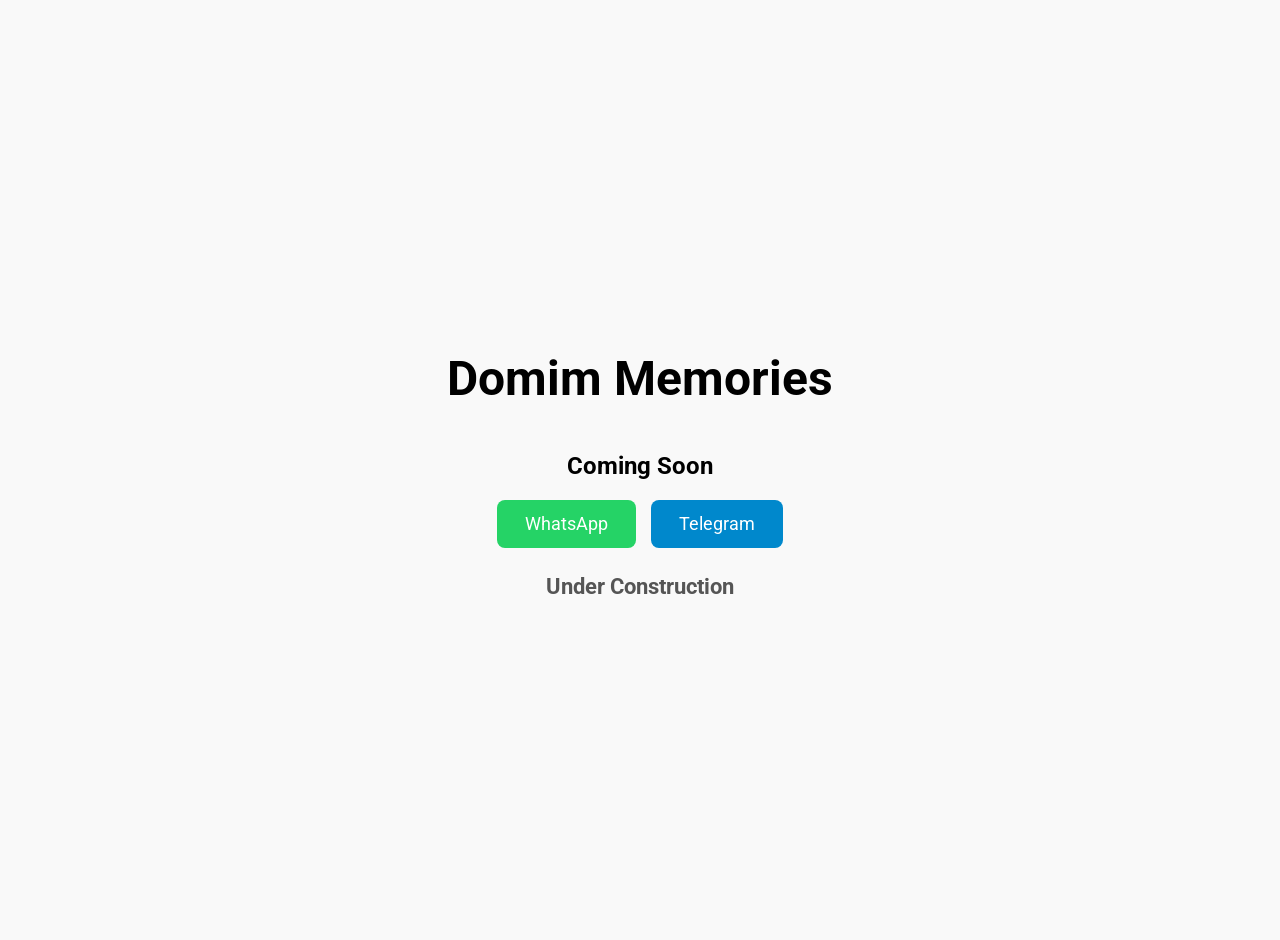
==== index.html @ 6a42c964 "Update index.html" ====
<!DOCTYPE html>
<html lang="en">
<head>
    <meta charset="UTF-8">
    <meta name="viewport" content="width=device-width, initial-scale=1.0">
    <title>Domim Memories</title>
    <link href="https://fonts.googleapis.com/css2?family=Roboto:wght@400;700&display=swap" rel="stylesheet">
    <style>
        body {
            font-family: 'Roboto', sans-serif;
            display: flex;
            flex-direction: column;
            align-items: center;
            justify-content: center;
            min-height: 100vh;
            margin: 0;
            padding: 20px;
            text-align: center;
            background-color: #f9f9f9;
        }

        h1 {
            font-size: 3rem;
            margin-bottom: 25px;
        }

        h3 {
            font-size: 1.4rem;
            margin-top: 25px;
            color: #555;
        }

        .btn-container {
            display: flex;
            gap: 15px;
            justify-content: center;
            flex-wrap: wrap;
        }

        .btn {
            display: inline-block;
            padding: 14px 28px;
            font-size: 1.1rem;
            color: white;
            background-color: #25D366;
            border: none;
            border-radius: 8px;
            text-decoration: none;
            cursor: pointer;
            transition: background-color 0.3s ease;
        }

        .btn.telegram {
            background-color: #0088cc;
        }

        .btn:hover {
            opacity: 0.9;
        }

        /* Responsive */
        @media (max-width: 1024px) {
            h1 { font-size: 2.4rem; }
            h3 { font-size: 1.3rem; }
        }
        @media (max-width: 768px) {
            h1 { font-size: 2.1rem; }
            .btn { padding: 12px 24px; font-size: 1rem; }
            h3 { font-size: 1.2rem; }
        }
        @media (max-width: 480px) {
            h1 { font-size: 1.8rem; }
            h3 { font-size: 1.1rem; }
            .btn { padding: 10px 20px; font-size: 0.95rem; }
        }
    </style>
</head>
<body>
    <h1>Domim Memories</h1>
    <h2>Coming Soon</h2>

    <div class="btn-container">
        <a href="https://wa.link/mvhs6i" target="_blank" class="btn whatsapp">WhatsApp</a>
        <a href="https://t.me/milad_tahajody" target="_blank" class="btn telegram">Telegram</a>
    </div>

    <h3>Under Construction</h3>
</body>
</html>
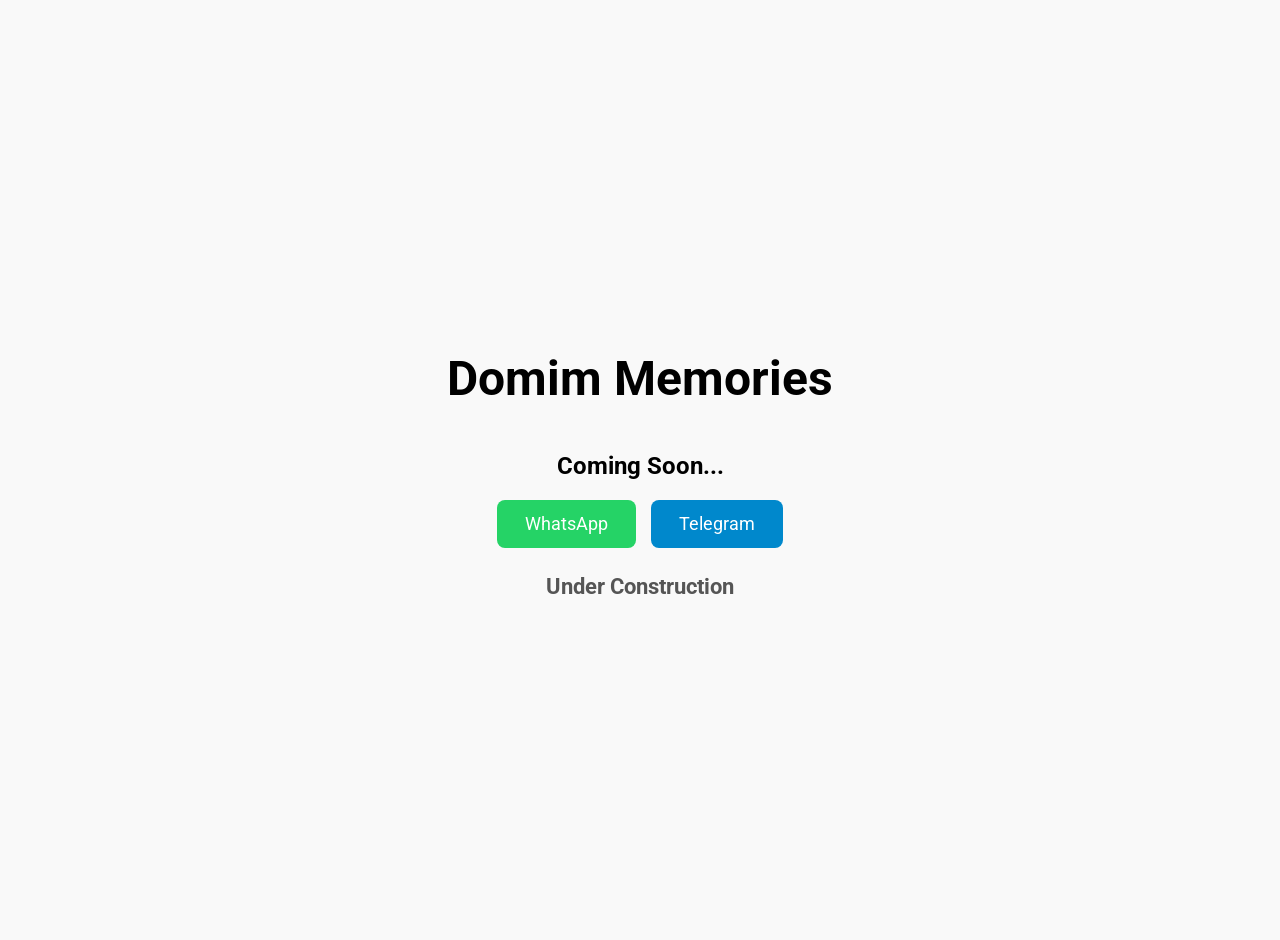
==== commit 26e9bc4c: "Update index.html" ====
--- a/index.html
+++ b/index.html
@@ -78,7 +78,7 @@
 </head>
 <body>
     <h1>Domim Memories</h1>
-    <h2>Coming Soon</h2>
+    <h2>Coming Soon...</h2>
 
     <div class="btn-container">
         <a href="https://wa.link/mvhs6i" target="_blank" class="btn whatsapp">WhatsApp</a>
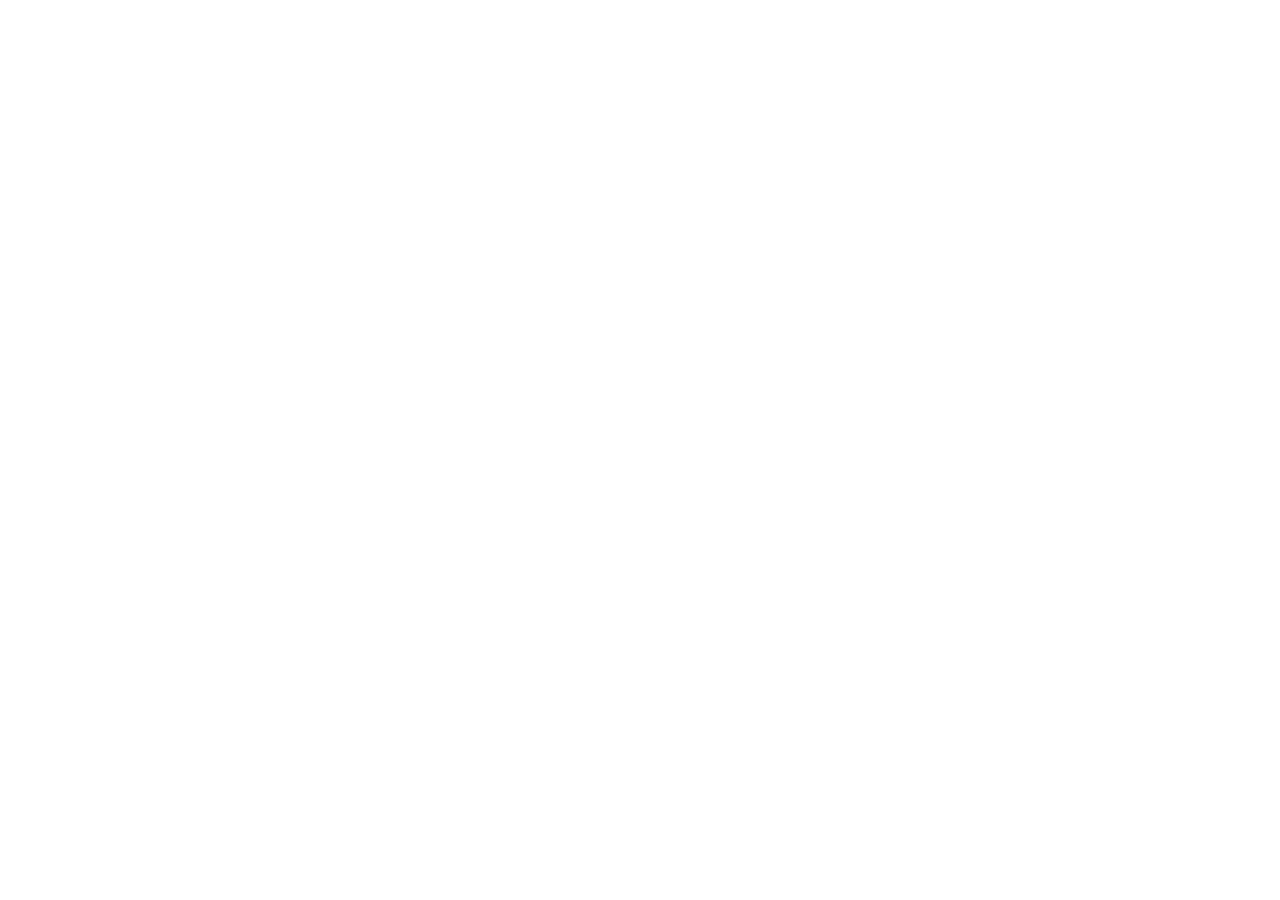
==== commit 294e334d: "Add files via upload" ====
--- a/index.html
+++ b/index.html
@@ -1,92 +1,138 @@
-
-<!DOCTYPE html>
-<html lang="en">
-<head>
-    <meta charset="UTF-8">
-    <meta name="viewport" content="width=device-width, initial-scale=1.0">
-    <title>Domim Memories</title>
-    <link href="https://fonts.googleapis.com/css2?family=Roboto:wght@400;700&display=swap" rel="stylesheet">
-    <style>
-        body {
-            font-family: 'Roboto', sans-serif;
-            display: flex;
-            flex-direction: column;
-            align-items: center;
-            justify-content: center;
-            min-height: 100vh;
-            margin: 0;
-            padding: 20px;
-            text-align: center;
-            background-color: #f9f9f9;
-        }
-
-        h1 {
-            font-size: 3rem;
-            margin-bottom: 25px;
-        }
-
-        h3 {
-            font-size: 1.4rem;
-            margin-top: 25px;
-            color: #555;
-        }
-
-        .btn-container {
-            display: flex;
-            gap: 15px;
-            justify-content: center;
-            flex-wrap: wrap;
-        }
-
-        .btn {
-            display: inline-block;
-            padding: 14px 28px;
-            font-size: 1.1rem;
-            color: white;
-            background-color: #25D366;
-            border: none;
-            border-radius: 8px;
-            text-decoration: none;
-            cursor: pointer;
-            transition: background-color 0.3s ease;
-        }
-
-        .btn.telegram {
-            background-color: #0088cc;
-        }
-
-        .btn:hover {
-            opacity: 0.9;
-        }
-
-        /* Responsive */
-        @media (max-width: 1024px) {
-            h1 { font-size: 2.4rem; }
-            h3 { font-size: 1.3rem; }
-        }
-        @media (max-width: 768px) {
-            h1 { font-size: 2.1rem; }
-            .btn { padding: 12px 24px; font-size: 1rem; }
-            h3 { font-size: 1.2rem; }
-        }
-        @media (max-width: 480px) {
-            h1 { font-size: 1.8rem; }
-            h3 { font-size: 1.1rem; }
-            .btn { padding: 10px 20px; font-size: 0.95rem; }
-        }
-    </style>
-</head>
-<body>
-    <h1>Domim Memories</h1>
-    <h2>Coming Soon...</h2>
-
-    <div class="btn-container">
-        <a href="https://wa.link/mvhs6i" target="_blank" class="btn whatsapp">WhatsApp</a>
-        <a href="https://t.me/milad_tahajody" target="_blank" class="btn telegram">Telegram</a>
-    </div>
-
-    <h3>Under Construction</h3>
-</body>
-</html>
-
-
+<!DOCTYPE html>
+<html lang="fa" dir="rtl">
+<head>
+<!-- Google tag (gtag.js) -->
+<script async src="https://www.googletagmanager.com/gtag/js?id=G-BWYSEJSVLX"></script>
+<script>
+  window.dataLayer = window.dataLayer || [];
+  function gtag(){dataLayer.push(arguments);}
+  gtag('js', new Date());
+
+  gtag('config', 'G-BWYSEJSVLX');
+</script>
+
+<meta charset="utf-8">
+<meta name="google" content="notranslate">
+<!-- =====================================================================
+     Domim | index.html
+     Every page is the same small shell: the visible content (header, sections, footer) is built by
+     js/app.js from js/content.js, so you rarely edit this file.
+     What you CAN edit here: the Persian <title>, description, keywords below (search engines read these
+     first). English versions of them live in js/content.js (TEXT.en.titles / descriptions / keywords).
+     REPLACE https://domim-memories.ir/ with your real domain in this file (Find & Replace in all files).
+     ===================================================================== -->
+<meta name="viewport" content="width=device-width, initial-scale=1, viewport-fit=cover"> <!-- viewport-fit=cover: full screen on iPhone notch -->
+<meta name="theme-color" content="#ffffff"> <!-- colour of the browser bar on phones -->
+<title>دومیم | آلبوم نوزاد، روزنامه بارداری و توت‌بگ سفارشی</title>
+<meta name="description" content="دومیم؛ ساخت آلبوم نوزاد، آلبوم بارداری، روزنامه بارداری و توت‌بگ سفارشی با عکس‌ها و خاطرات شما. هدیه‌ای ماندگار برای نوزاد، مادر و خانواده.">
+<meta name="keywords" content="آلبوم نوزاد, آلبوم بارداری, روزنامه بارداری, توت بگ سفارشی, آلبوم کودک, هدیه نوزاد, هدیه بارداری, آلبوم عکس سفارشی, روزنامه سفارشی, کیف سفارشی, دومیم">
+<meta name="robots" content="index, follow, max-image-preview:large">
+<meta name="author" content="Domim">
+<!-- Canonical + language versions (English = same page with ?lang=en) -->
+<link rel="canonical" href="https://domim-memories.ir/">
+<link rel="alternate" hreflang="fa" href="https://domim-memories.ir/">
+<link rel="alternate" hreflang="en" href="https://domim-memories.ir/?lang=en">
+<link rel="alternate" hreflang="x-default" href="https://domim-memories.ir/">
+<!-- Icons: favicon (browser tab), apple-touch-icon (iPhone/iPad home screen), manifest (Android home screen) -->
+<link rel="icon" href="favicon.svg" type="image/svg+xml">
+<link rel="icon" href="favicon.ico" sizes="any">
+<link rel="apple-touch-icon" href="apple-touch-icon.svg" type="image/svg+xml">
+<link rel="manifest" href="site.webmanifest">
+<meta name="mobile-web-app-capable" content="yes">
+<meta name="apple-mobile-web-app-title" content="دومیم">
+<meta name="format-detection" content="telephone=no">
+<!-- Social sharing (WhatsApp, Telegram, Instagram, X...). Image: hero/og-image.webp, 1200 x 630 -->
+<meta property="og:type" content="website">
+<meta property="og:site_name" content="Domim | دومیم">
+<meta property="og:title" content="دومیم | آلبوم نوزاد، روزنامه بارداری و توت‌بگ سفارشی">
+<meta property="og:description" content="دومیم؛ ساخت آلبوم نوزاد، آلبوم بارداری، روزنامه بارداری و توت‌بگ سفارشی با عکس‌ها و خاطرات شما. هدیه‌ای ماندگار برای نوزاد، مادر و خانواده.">
+<meta property="og:url" content="https://domim-memories.ir/">
+<meta property="og:image" content="https://domim-memories.ir/hero/og-image.webp">
+<meta property="og:image:width" content="1200">
+<meta property="og:image:height" content="630">
+<meta property="og:locale" content="fa_IR">
+<meta property="og:locale:alternate" content="en_US">
+<meta name="twitter:card" content="summary_large_image">
+<meta name="twitter:title" content="دومیم | آلبوم نوزاد، روزنامه بارداری و توت‌بگ سفارشی">
+<meta name="twitter:description" content="دومیم؛ ساخت آلبوم نوزاد، آلبوم بارداری، روزنامه بارداری و توت‌بگ سفارشی با عکس‌ها و خاطرات شما. هدیه‌ای ماندگار برای نوزاد، مادر و خانواده.">
+<meta name="twitter:image" content="https://domim-memories.ir/hero/og-image.webp">
+<!-- Fonts are self-hosted in fonts/ (their @font-face rules are in css/style.css): preload the two main files -->
+<link rel="preload" href="fonts/Vazirmatn-Variable.woff2" as="font" type="font/woff2" crossorigin>
+<link rel="preload" href="fonts/Outfit-Variable-latin.woff2" as="font" type="font/woff2" crossorigin>
+<!-- css/style.css = layout + components, css/fx.css = motion, 3D and the animated background -->
+<link rel="stylesheet" href="css/style.css">
+<link rel="stylesheet" href="css/fx.css">
+
+<!-- Statsfa Website Analytics Start -->
+<script data-host="https://statsfa.com" data-dnt="false" src="https://statsfa.com/js/script.js" id="ZwSg9rf6GA" async defer></script>
+<!-- Statsfa Website Analytics End -->
+
+<!-- ── DEVTOOLS PROTECTION ───────────────────
+         Blocks keyboard shortcuts that open browser developer tools:
+           F12              → DevTools
+           Ctrl+Shift+I     → DevTools (Elements)
+           Ctrl+Shift+J     → DevTools (Console)
+           Ctrl+Shift+C     → DevTools (Inspector)
+           Ctrl+U           → View Page Source
+           Ctrl+S           → Save Page
+         Also blocks right-click context menu.
+         Note: browser-level shortcuts cannot be 100% blocked.
+         This is a deterrent layer, not an absolute lock.
+    ────────────────────────────────────────────────────────── -->
+    <!--
+    <script>
+        (function() {
+            document.addEventListener("contextmenu", function(e) {
+                e.preventDefault();
+            });
+            document.addEventListener("keydown", function(e) {
+                const key = e.key;
+                const ctrl = e.ctrlKey || e.metaKey;
+                const shift = e.shiftKey;
+                if (ctrl && key === "u") {
+                    e.preventDefault();
+                    return;
+                }
+                if (key === "F12") {
+                    e.preventDefault();
+                    return;
+                }
+                if (ctrl && shift && key === "I") {
+                    e.preventDefault();
+                    return;
+                }
+                if (ctrl && shift && key === "J") {
+                    e.preventDefault();
+                    return;
+                }
+                if (ctrl && shift && key === "C") {
+                    e.preventDefault();
+                    return;
+                }
+                if (ctrl && key === "s") {
+                    e.preventDefault();
+                    return;
+                }
+            });
+        })();
+    </script>
+    -->
+
+</head>
+<body data-page="home">
+<!-- Animated background: soft colour washes + floating clouds, balloons, stars, moons and hearts (the shapes are added by js/fx.js) -->
+<div id="bg" aria-hidden="true"><div class="bgl bgl-s"></div></div>
+<!-- Header, page content and footer are rendered by js/app.js (shared by all pages) -->
+<header id="site-header"></header>
+<main id="page"></main>
+<footer id="site-footer"></footer>
+<!-- Shown only when JavaScript is off (also read by simple crawlers) -->
+<noscript><div class="wrap" style="padding-block:40px;text-align:center"><h1>دومیم | آلبوم نوزاد، آلبوم بارداری، روزنامه بارداری و توت‌بگ سفارشی</h1><p>دومیم؛ ساخت آلبوم نوزاد، آلبوم بارداری، روزنامه بارداری و توت‌بگ سفارشی با عکس‌ها و خاطرات شما. هدیه‌ای ماندگار برای نوزاد، مادر و خانواده.</p>
+<p><a href="index.html">خانه</a> | <a href="albums.html">آلبوم‌ها</a> | <a href="newspapers.html">روزنامه‌ها</a> | <a href="bags.html">کیف‌ها</a> | <a href="cards.html">کارت‌ها</a></p></div></noscript>
+<script src="js/content.js"></script> <!-- all editable content -->
+<script src="js/icons.js"></script>   <!-- SVG icons + illustrations -->
+<script src="js/fx.js"></script>      <!-- animations, 3D, background -->
+<script src="js/scroll.js"></script>  <!-- sideways scrolling: tag rows + review gallery (arrows, drag, bar) -->
+<script src="js/app.js"></script>     <!-- builds the page -->
+</body>
+</html>
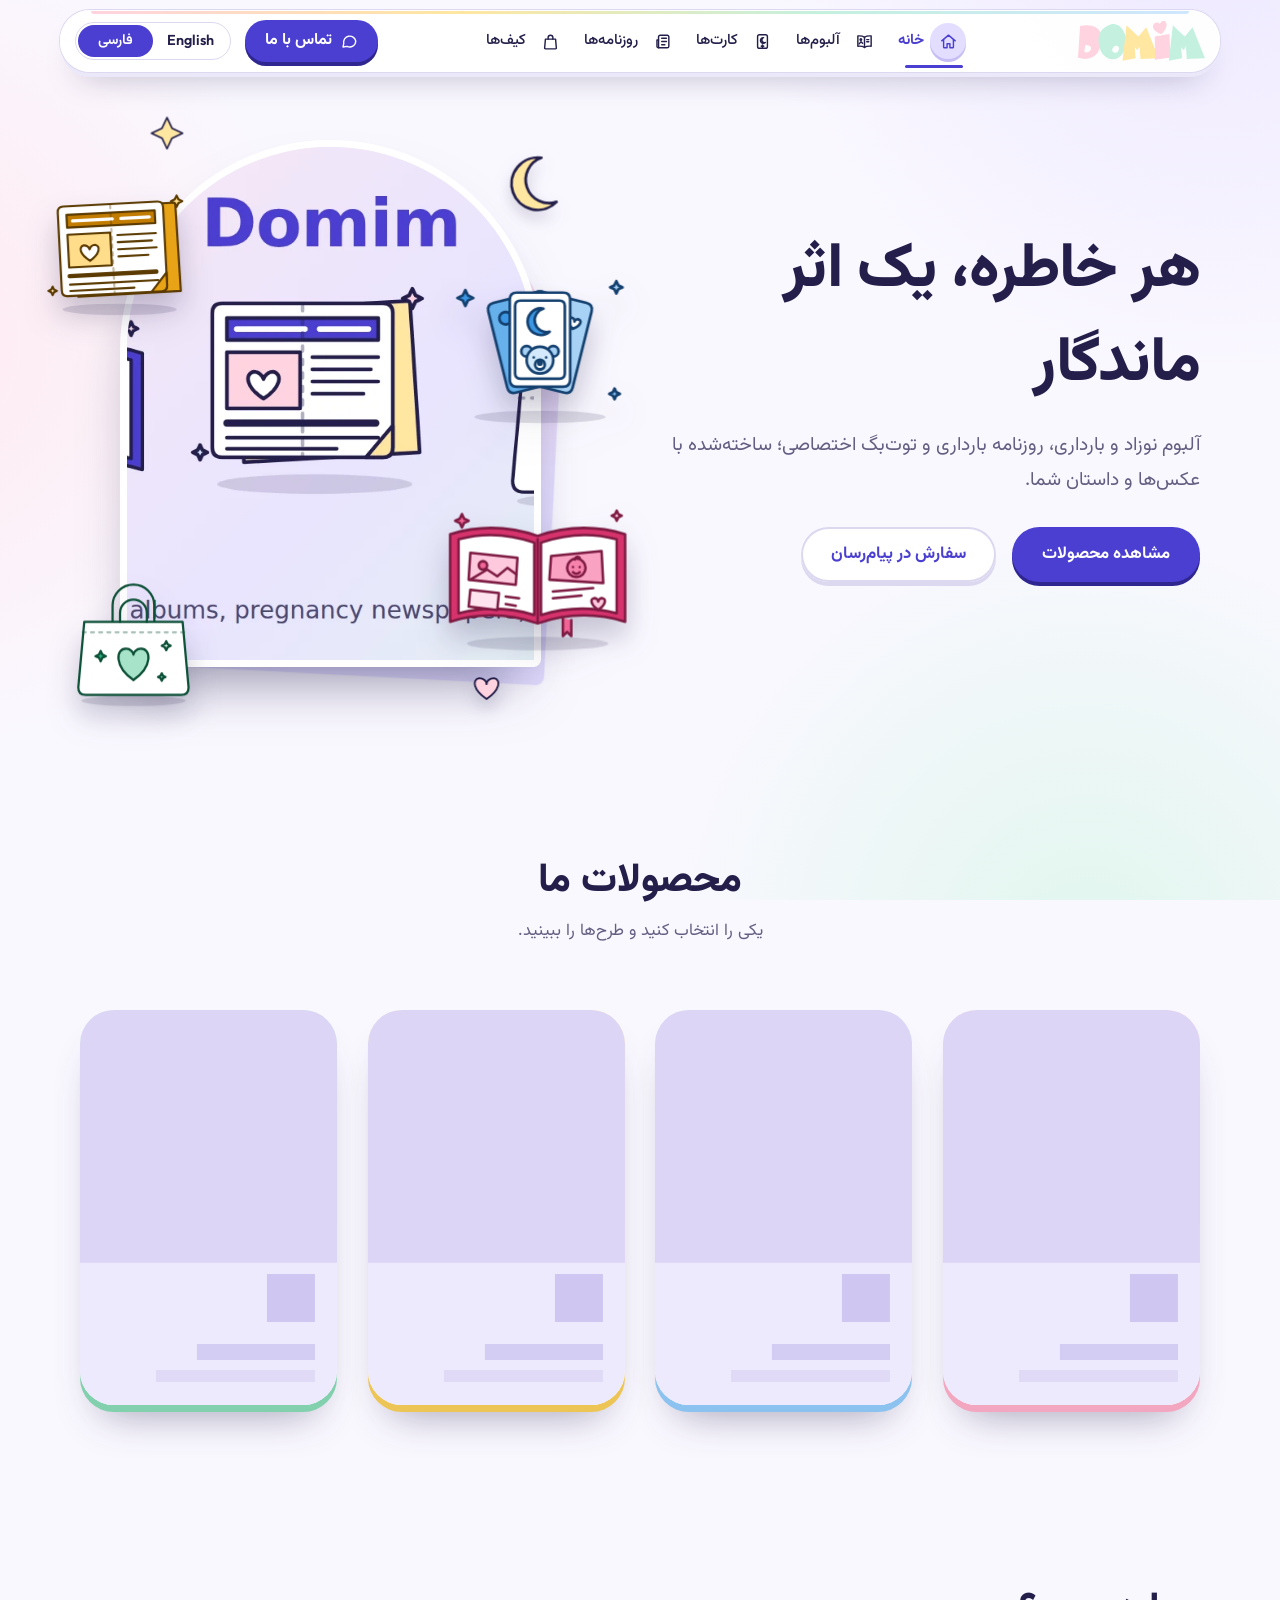
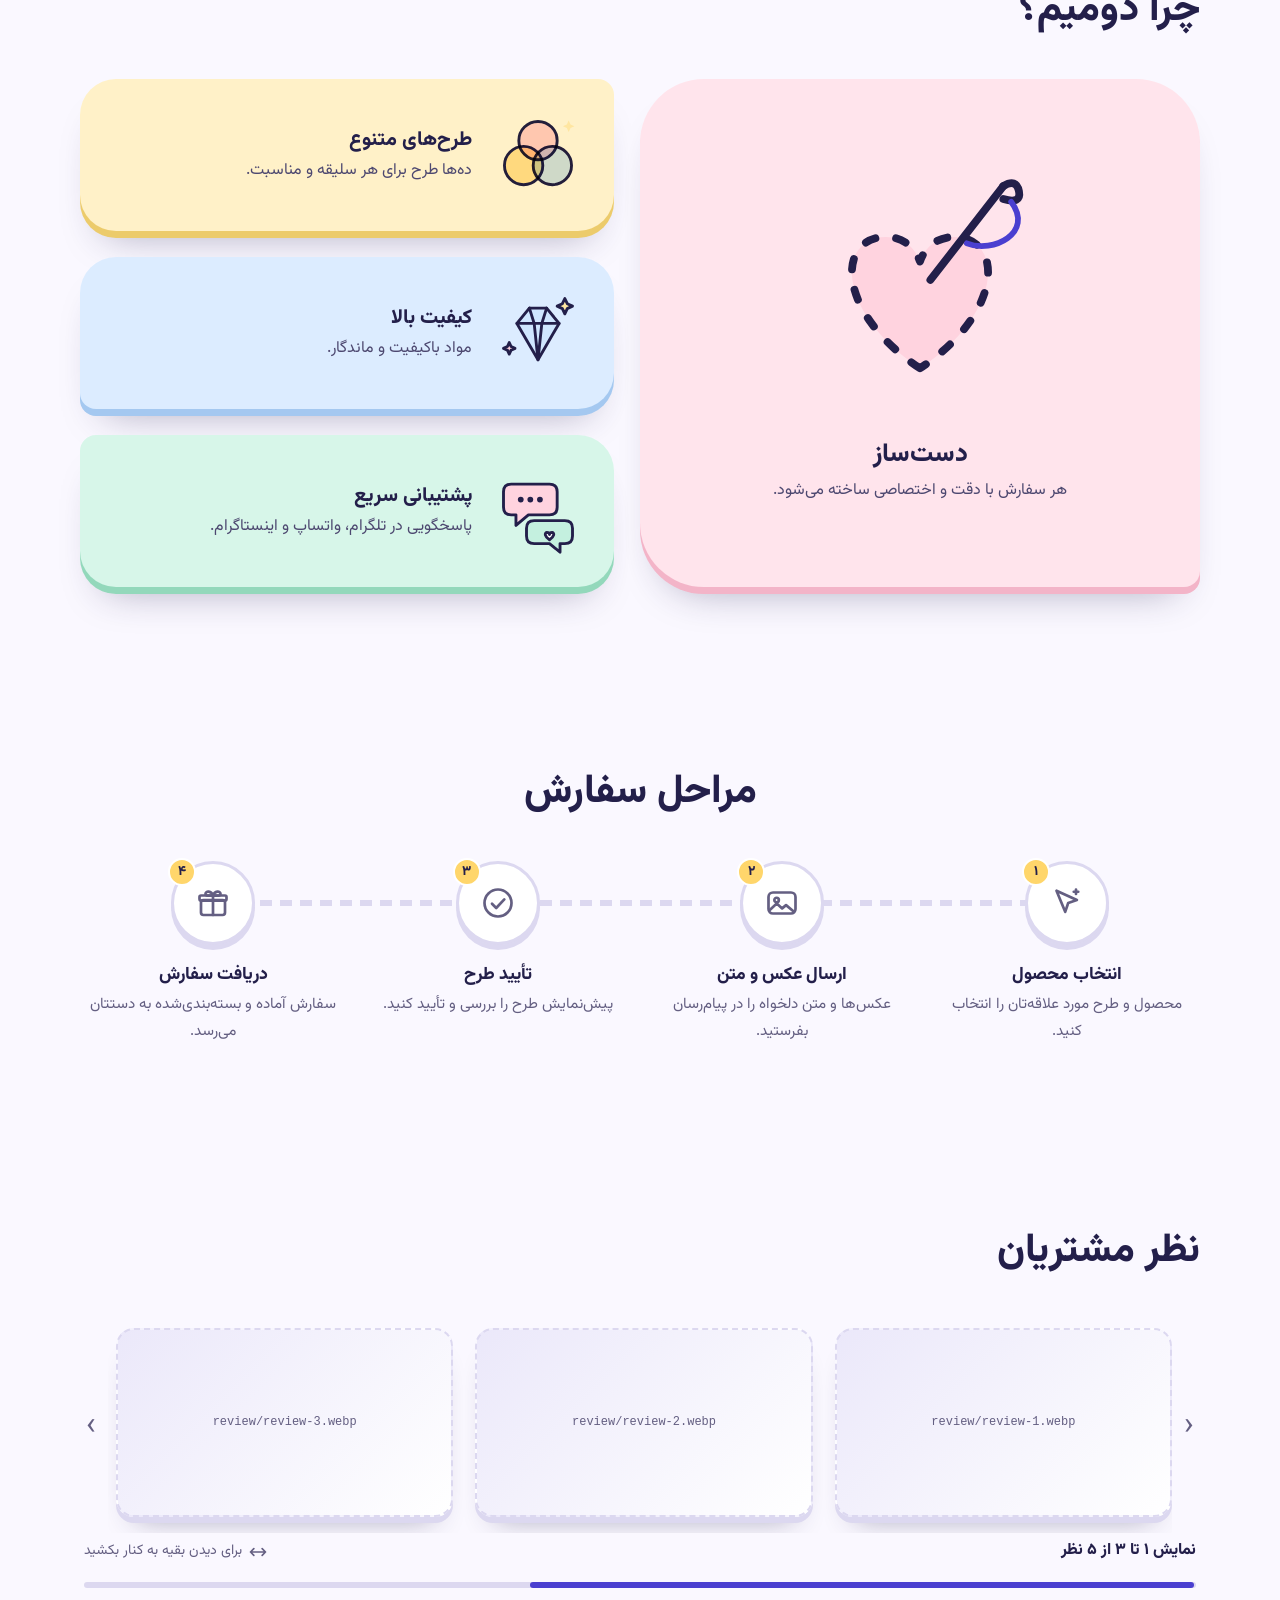
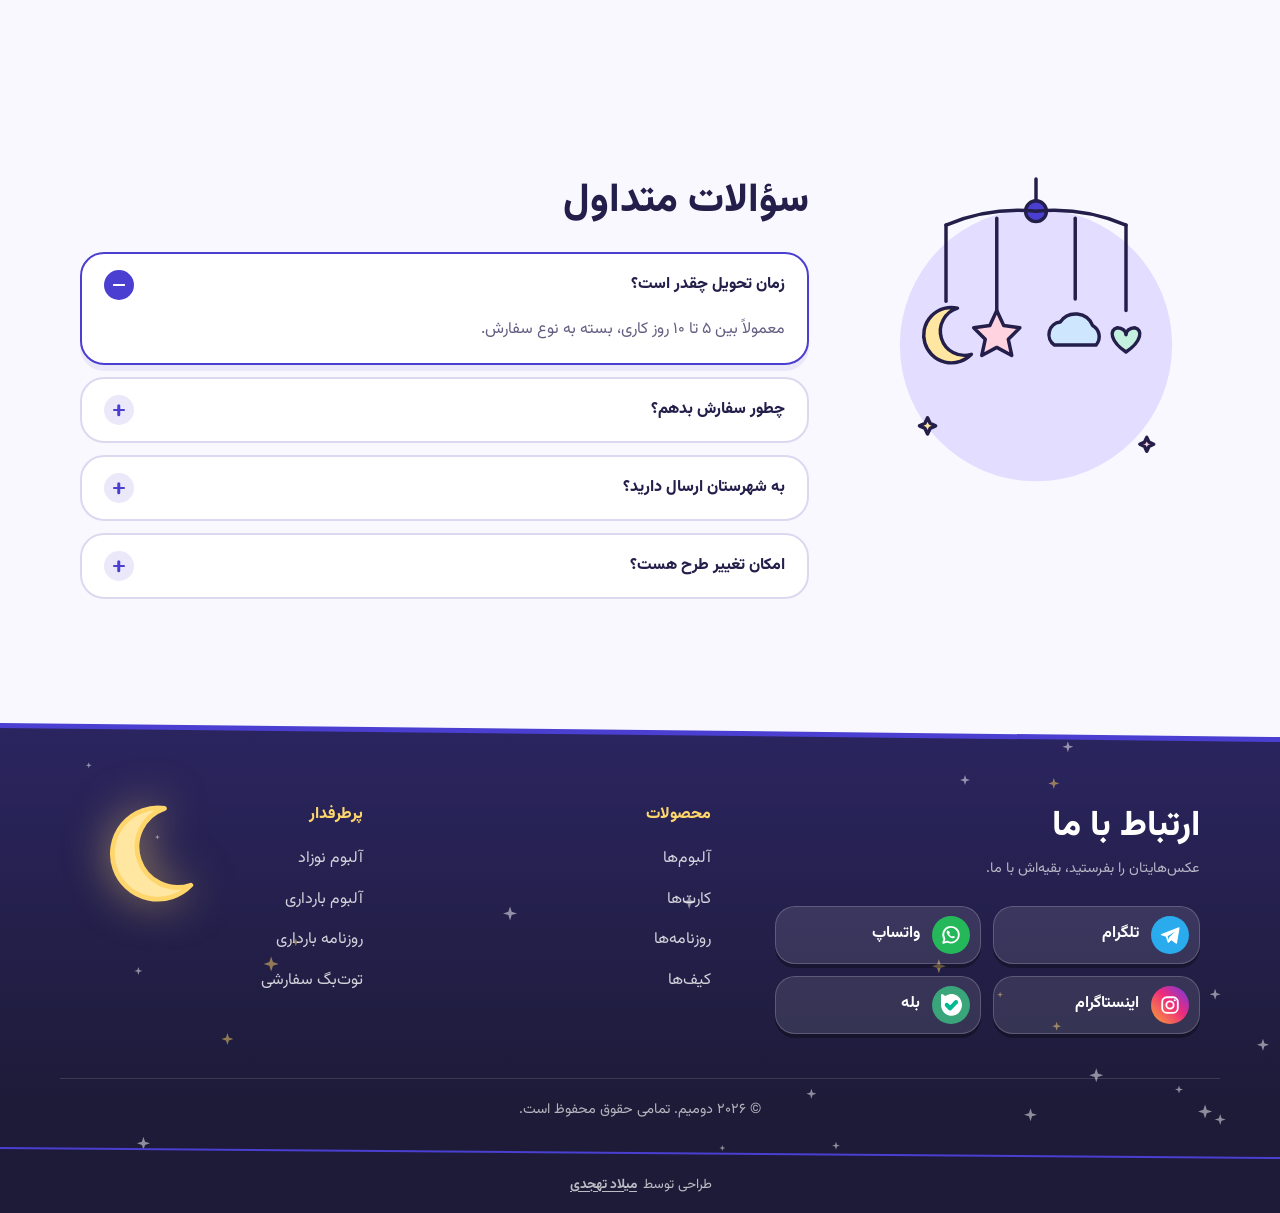
==== commit ccab9379: "Update index.html" ====
--- a/index.html
+++ b/index.html
@@ -67,20 +67,7 @@
 <script data-host="https://statsfa.com" data-dnt="false" src="https://statsfa.com/js/script.js" id="ZwSg9rf6GA" async defer></script>
 <!-- Statsfa Website Analytics End -->
 
-<!-- ── DEVTOOLS PROTECTION ───────────────────
-         Blocks keyboard shortcuts that open browser developer tools:
-           F12              → DevTools
-           Ctrl+Shift+I     → DevTools (Elements)
-           Ctrl+Shift+J     → DevTools (Console)
-           Ctrl+Shift+C     → DevTools (Inspector)
-           Ctrl+U           → View Page Source
-           Ctrl+S           → Save Page
-         Also blocks right-click context menu.
-         Note: browser-level shortcuts cannot be 100% blocked.
-         This is a deterrent layer, not an absolute lock.
-    ────────────────────────────────────────────────────────── -->
-    <!--
-    <script>
+<script>
         (function() {
             document.addEventListener("contextmenu", function(e) {
                 e.preventDefault();
@@ -115,8 +102,7 @@
                 }
             });
         })();
-    </script>
-    -->
+</script>
 
 </head>
 <body data-page="home">
--- a/css/style.css
+++ b/css/style.css
@@ -0,0 +1,569 @@
+/* ==========================================================
+   Domim - style.css (shared by all pages: layout + components)
+   Motion, 3D effects and the animated background live in fx.css.
+   Uses logical properties (inline-start/end) so RTL (fa) and LTR (en) both work.
+
+   MAP OF THIS FILE
+    0. Fonts (self-hosted)
+    1. Edge controls + design tokens (colours, width)
+    2. Base
+    3. Header (with page icons)
+    4. Buttons
+    5. Image placeholder
+    6. Home: hero
+    7. Home: section headings + category cards
+    8. Home: "Why Domim" (bento tiles)
+    9. Home: "How to order" (progress path)
+   10. Home: reviews (horizontal 16:9 screenshot gallery)
+   11. Home: FAQ (accordion + crib mobile)
+   12. Product pages: banner, tags, gallery, order box
+   13. Lightbox (photo zoom)
+   14. Footer (night sky) + back-to-top button
+   15. Responsive rules (tablet / phone)
+   ========================================================== */
+
+/* ==== 0. FONTS (self-hosted, no external requests) ====
+   Vazirmatn = Persian (and fallback for Latin), Outfit = English. Both are variable fonts: one file covers every
+   weight 100-900, so the rest of this file can use font-weight 400/500/600/700/800.
+   Files are in ../fonts/ (relative to this css file). Licenses: SIL Open Font License (OFL-Vazirmatn.txt, LICENSE-Outfit.txt).
+   Outfit is split by character range: the browser downloads the "latin" file for normal English text and
+   "latin-ext" only when a page uses accented characters. The pages also preload the two main files in their <head>. */
+@font-face{
+  font-family:'Vazirmatn';
+  src:url('../fonts/Vazirmatn-Variable.woff2') format('woff2');
+  font-weight:100 900;font-style:normal;font-display:swap;
+}
+/* Outfit is split by character range: the browser downloads the "latin" file for normal English text
+   and "latin-ext" only when a page uses accented characters. */
+@font-face{
+  font-family:'Outfit';
+  src:url('../fonts/Outfit-Variable-latin-ext.woff2') format('woff2');
+  font-weight:100 900;font-style:normal;font-display:swap;
+  unicode-range:U+0100-02BA,U+02BD-02C5,U+02C7-02CC,U+02CE-02D7,U+02DD-02FF,U+0304,U+0308,U+0329,U+1D00-1DBF,U+1E00-1E9F,U+1EF2-1EFF,U+2020,U+20A0-20AB,U+20AD-20C0,U+2113,U+2C60-2C7F,U+A720-A7FF;
+}
+@font-face{
+  font-family:'Outfit';
+  src:url('../fonts/Outfit-Variable-latin.woff2') format('woff2');
+  font-weight:100 900;font-style:normal;font-display:swap;
+  unicode-range:U+0000-00FF,U+0131,U+0152-0153,U+02BB-02BC,U+02C6,U+02DA,U+02DC,U+0304,U+0308,U+0329,U+2000-206F,U+20AC,U+2122,U+2191,U+2193,U+2212,U+2215,U+FEFF,U+FFFD;
+}
+
+/* ==== 1. SKEW / EDGE CONTROLS (edit these by hand) ====
+   Two INDEPENDENT diagonal edges: FT = footer top, CR = top of the designer-credit line.
+   (The header is now a floating rounded bar: its controls are --hb-radius / --hb-bg in section 3.)
+   --xx-slant     height of the diagonal in px (0px = flat edge, bigger = steeper)   [desktop]
+   --xx-slant-m   same, for phones (screen width <= 800px)
+   --xx-dir       direction: 1 = rises toward the right, -1 = rises toward the left
+   --xx-edge-w    thickness of the coloured line along the diagonal (0px = no line)
+   --xx-edge      colour of that line          --ft-bg / --cr-bg   fill colour of each part
+   --cr-fg        text colour of the credit line
+   --mirror-rtl   -1 = on Persian pages the diagonals are mirrored; 1 = same direction in both languages */
+:root{
+  --ft-slant:14px;--ft-slant-m:8px;--ft-dir:1;--ft-edge-w:5px;--ft-bg:linear-gradient(180deg,#2b2560 0%,#1d1b38 78%);--ft-edge:#4a3fd0;
+  --cr-slant:10px;--cr-slant-m:6px;--cr-dir:1;--cr-edge-w:2px;--cr-bg:#1d1b38;--cr-fg:#ffffffb3;--cr-edge:var(--ft-edge);
+  --mirror-rtl:-1}
+html{--m:1} html[dir=rtl]{--m:var(--mirror-rtl)}
+
+/* ---- Design tokens ----
+   Brand indigo (--acc) + soft baby pastels used for category colours, illustrations and backgrounds. */
+:root{--bg:#faf8ff;--ink:#231f4a;--mut:#645f82;--acc:#4a3fd0;--acc-d:#2f2690;--soft:#ebe8fa;--line:#dcd8f0;--hl:#ffd66b;--w:1160px;
+  --blush:#ffd3df;--butter:#ffe6a1;--mint:#c4f0df;--sky:#cfe6ff;--lilac:#e3deff;--peach:#ffdcc2;
+  --shadow:35 31 74}                                            /* RGB triple of the shadow colour */
+
+/* ==== 2. BASE ==== */
+*{box-sizing:border-box;margin:0}
+html{scroll-behavior:smooth;-webkit-text-size-adjust:100%;text-size-adjust:100%;-webkit-tap-highlight-color:transparent}
+/* Font per language (html[lang] is set by app.js) */
+html[lang=fa] body{font-family:'Vazirmatn',Tahoma,sans-serif}
+html[lang=en] body{font-family:'Outfit',system-ui,-apple-system,'Segoe UI',sans-serif}
+body{background:var(--bg);color:var(--ink);line-height:1.8;overflow-x:hidden;min-height:100vh}
+@supports (overflow:clip){body{overflow-x:clip}}                 /* clip keeps position:sticky working */
+img,svg{max-width:100%;display:block}
+a{color:inherit;text-decoration:none}
+button{font:inherit;color:inherit}
+ul,ol{padding:0}
+:focus-visible{outline:3px solid var(--acc);outline-offset:3px;border-radius:6px}
+.wrap{max-width:var(--w);margin-inline:auto;padding-inline:20px}
+/* "Skip to content" link: visible only while focused with the keyboard */
+.skip{position:absolute;inset-inline-start:12px;top:-80px;z-index:200;background:var(--acc);color:#fff;padding:8px 18px;border-radius:99px;font-weight:700;transition:top .2s}
+.skip:focus{top:10px}
+#page{display:block;min-height:50vh}
+:target{scroll-margin-top:104px}           /* keeps anchors (#products ...) clear of the floating header */
+
+/* ==== 3. HEADER ====
+   Floating glass bar (rounded, with a soft "thickness" shadow and a pastel colour line on top).
+   Web: logo | page links (icon disc + text) | Contact | language switch, all in ONE row.
+   Phone: row 1 = logo | Contact | language, row 2 = the four page links as a normal equal-width menu bar
+          (icon + text, underline marks the current page; no pills).
+   CONTROLS:  --hb-radius = corner roundness of the bar     --hb-bg = bar background (keep it a bit transparent for the glass effect) */
+:root{--hb-radius:30px;--hb-bg:#fffffff0}
+.p-home{--p1:#f1eeff;--p2:#e3deff;--edge:#c6bdf4;--pc:var(--acc);--pc-d:var(--acc-d);--pc-soft:var(--soft)}   /* Home link colours (the other pages use the category colours below, section 7) */
+#site-header{position:sticky;top:0;z-index:50;padding:10px 12px 0;color:var(--ink);pointer-events:none}   /* the gaps beside the bar stay clickable-through */
+.hbar{pointer-events:auto;position:relative;display:flex;align-items:center;gap:14px;max-width:var(--w);margin-inline:auto;padding:8px 14px;border-radius:var(--hb-radius);
+  background:var(--hb-bg);-webkit-backdrop-filter:saturate(1.5) blur(14px);backdrop-filter:saturate(1.5) blur(14px);border:1px solid #fff;
+  box-shadow:0 0 0 1px var(--line),0 6px 0 -1px var(--soft),0 20px 34px -20px rgb(var(--shadow) / .4);transition:padding .3s,box-shadow .3s}
+.hbar::before{content:'';position:absolute;inset:0 var(--hb-radius) auto;height:3px;border-radius:0 0 4px 4px;background:linear-gradient(90deg,var(--blush),var(--butter),var(--mint),var(--sky))}
+#site-header.stuck .hbar{padding-block:5px;box-shadow:0 0 0 1px var(--line),0 4px 0 -1px var(--soft),0 26px 36px -18px rgb(var(--shadow) / .5)}
+.logo{display:block;flex:none}
+.logo img{height:40px;width:auto;max-width:100%;object-fit:contain;transition:height .3s}
+#site-header.stuck .logo img{height:34px}
+html[dir=rtl] .logo img{object-position:right}
+/* Page links: icon + text. The icon is inline SVG from icons.js (IC.nav).
+   This part is only STRUCTURE. Every link carries its own colour (--pc, --p1, --p2, --edge from its .p-home / .p-albums / .p-newspapers / .p-bags class);
+   the colours and the hover effect are set separately for web, tablet and phone in 3b, 3c and 3d below. */
+.nav{display:flex;gap:2px;margin-inline:auto}
+.nav a{position:relative;display:flex;align-items:center;gap:9px;padding:4px 14px 4px 8px;padding-inline:8px 14px;border-radius:99px;font-weight:500;white-space:nowrap;transition:color .2s,background .2s}
+.ni{display:grid;place-items:center;flex:none}
+.nav .ic{width:20px;height:20px}
+.nav a.on{font-weight:700}
+.nav a::after{content:'';position:absolute;inset-inline:12px;bottom:-5px;height:3px;border-radius:3px;transform:scaleX(0);transition:transform .3s cubic-bezier(.3,1.4,.5,1)}
+.nav a.on::after{transform:scaleX(1)}
+.nav a:hover::after{transform:scaleX(.45)} .nav a.on:hover::after{transform:scaleX(1)}
+
+/* 3b. HEADER COLOURS + HOVER: WEB (1060px and wider)
+   Text, underline, icon and the round disc behind the icon all use the colour of that link's section.
+   Hover: the disc fills with the section's pastel and the icon tilts. Current page: raised disc with a thick edge. */
+@media (min-width:1060px){
+  .ni{width:36px;height:36px;border-radius:50%;transition:background .25s,transform .35s cubic-bezier(.3,1.6,.5,1),box-shadow .25s}
+  .nav a::after{background:var(--pc)}
+  .nav a:hover,.nav a.on{color:var(--pc)}
+  .nav a:hover .ni{background:var(--p1);transform:translateY(-2px) rotate(-8deg)}
+  .nav a.on .ni{background:var(--p2);box-shadow:0 3px 0 var(--edge)}
+}
+/* 3c. HEADER COLOURS + HOVER: TABLET (641px to 1059px)
+   Equal-width menu bar (no discs). Current page: text, icon and underline in the section colour.
+   Hover: the whole cell gets the section's pastel and the icon lifts. */
+@media (min-width:641px) and (max-width:1059px){
+  .nav a::after{background:var(--pc)}
+  .nav a:hover,.nav a.on{color:var(--pc)}
+  .nav a:hover{background:var(--p1)}
+  .nav a:hover .ni{transform:translateY(-2px)}
+  .nav a .ni{transition:transform .3s cubic-bezier(.3,1.6,.5,1)}
+}
+/* 3d. HEADER COLOURS + HOVER: PHONE (640px and narrower)
+   Same menu bar. Current page: text, icon and underline in the section colour. Touch feedback: a pastel flash while pressed.
+   (A real hover only exists on devices with a mouse, so it is limited to those.) */
+@media (max-width:640px){
+  .nav a::after{background:var(--pc)}
+  .nav a.on{color:var(--pc)}
+  .nav a:active{background:var(--p1)}
+}
+@media (max-width:640px) and (hover:hover){
+  .nav a:hover{color:var(--pc)}
+}
+.ci{flex:none;width:18px;height:18px}
+.hbar .cs{display:none} /* short contact label: only on small phones */
+/* Language switch: fixed LTR layout (Persian | English), knob slides to the active side */
+.sw{position:relative;display:grid;grid-template-columns:1fr 1fr;direction:ltr;border:1px solid var(--line);border-radius:99px;background:#fff;padding:2px;cursor:pointer;transition:border-color .2s}
+.sw:hover{border-color:var(--acc)}
+.sw::before{content:'';position:absolute;inset-block:2px;inset-inline-start:2px;width:calc(50% - 2px);border-radius:99px;background:var(--acc);transition:inset-inline-start .25s cubic-bezier(.3,1.4,.5,1)}
+.sw[aria-checked=true]::before{inset-inline-start:50%}
+.sw span{position:relative;display:grid;place-items:center;padding:3px 14px;font-size:.9rem;font-weight:600;transition:color .2s}
+.sw span:first-of-type{font-family:'Vazirmatn',sans-serif} .sw span:last-of-type{font-family:'Outfit',sans-serif}
+.sw[aria-checked=false] span:first-of-type,.sw[aria-checked=true] span:last-of-type{color:#fff}
+.sw[aria-checked=false]:hover span:last-of-type,.sw[aria-checked=true]:hover span:first-of-type{color:var(--acc)}
+
+/* ==== 4. BUTTONS (pressable, with a solid "thickness" under them) ==== */
+.btn{display:inline-flex;align-items:center;justify-content:center;gap:8px;background:var(--acc);color:#fff;font-weight:700;padding:7px 20px;border:0;border-radius:99px;cursor:pointer;
+  box-shadow:0 4px 0 var(--acc-d);transition:transform .2s,box-shadow .2s,background .2s}
+.btn:hover{transform:translateY(-2px);box-shadow:0 6px 0 var(--acc-d),0 14px 18px -8px #4a3fd070}
+.btn:active{transform:translateY(3px);box-shadow:0 1px 0 var(--acc-d)}
+.btn.big{padding:12px 30px;font-size:1.05rem}
+.btn.ghost{background:#fff;color:var(--acc);box-shadow:0 4px 0 var(--line),inset 0 0 0 2px var(--line)}
+.btn.ghost:hover{box-shadow:0 6px 0 var(--line),inset 0 0 0 2px var(--acc)}
+.btn.ghost:active{box-shadow:0 1px 0 var(--line),inset 0 0 0 2px var(--acc)}
+.arw{width:18px;height:18px}
+html[dir=rtl] .arw{transform:scaleX(-1)}                          /* arrow points toward the reading direction */
+
+/* ==== 5. IMAGE PLACEHOLDER (shows expected path until the real image exists) ==== */
+.ph{position:relative;aspect-ratio:16/9;background:linear-gradient(135deg,var(--soft),#fff);border:2px dashed var(--line);border-radius:18px;display:grid;place-items:center;overflow:hidden}
+.ph::before{content:attr(data-path);font:12px/1.4 monospace;color:var(--mut);direction:ltr;padding:8px;text-align:center;word-break:break-all}
+.ph img{position:absolute;inset:0;width:100%;height:100%;object-fit:cover}
+
+/* ==== 6. HOME: HERO ==== */
+.hero{position:relative;padding-block:clamp(20px,4vw,48px) clamp(40px,6vw,80px)}
+.hero-in{display:grid;grid-template-columns:1.05fr .95fr;gap:clamp(24px,5vw,72px);align-items:center}
+.hero-t h1{font-size:clamp(2.1rem,5.2vw,3.9rem);line-height:1.3;font-weight:800;letter-spacing:-.01em}
+html[lang=fa] .hero-t h1{line-height:1.5}
+.hero-t p{margin-top:16px;font-size:clamp(1rem,1.5vw,1.2rem);color:var(--mut);max-width:32em}
+.hero-cta{display:flex;flex-wrap:wrap;gap:16px;margin-top:30px}
+/* The 3D stage: arch-shaped photo frame + floating product pictures at different depths (see fx.css) */
+.hero-v{position:relative;padding:4% 8%}
+.stage{position:relative;width:min(100%,430px);aspect-ratio:4/5;margin-inline:auto}
+.arch-back{position:absolute;inset:7% -7% -5% 9%;border-radius:999px 999px 40px 40px;background:linear-gradient(160deg,var(--blush),var(--lilac) 70%)}
+.arch{position:absolute;inset:0;border-radius:999px 999px 36px 36px;overflow:hidden;border:7px solid #fff;background:var(--soft);
+  box-shadow:0 34px 60px -26px rgb(var(--shadow) / .55)}
+.arch .ph{position:absolute;inset:0;aspect-ratio:auto;border:0;border-radius:0;background:linear-gradient(160deg,#fff4f7,var(--lilac))}
+.fl{position:absolute;pointer-events:none}
+.fl .art{width:100%}
+.fl-album{width:44%;inset-inline-start:-17%;bottom:6%}
+.fl-news{width:38%;inset-inline-end:-16%;top:11%}
+.fl-bag{width:38%;inset-inline-end:-11%;bottom:-2%}
+.fl-card{width:46%;inset-inline-start:-18%;top:25%}
+.fl-moon{width:15%;inset-inline-start:-3%;top:4%}
+.fl-star{width:9%;inset-inline-end:8%;top:-3%}
+.fl-heart{width:10%;inset-inline-start:10%;bottom:-4%}
+@media (min-width:1000px) and (max-width:1279px){.hero-v{padding:4% 13%}}   /* large tablets / small laptops: two columns, keep the corner objects inside the screen */
+
+/* ==== 7. HOME: SECTION HEADINGS + CATEGORY CARDS ==== */
+.sec{padding-block:clamp(44px,7vw,88px)}
+.sh{margin-bottom:clamp(24px,4vw,40px)}
+.sh.c{text-align:center}
+.st{font-size:clamp(1.7rem,3.6vw,2.5rem);font-weight:800;line-height:1.45}
+.sub{margin-top:6px;color:var(--mut);font-size:1.05rem}
+.sh .sub{max-width:34em}
+.sh.c .sub{margin-inline:auto}
+/* Category colours: used by the header links, the product page banner, tags and the category card buttons.
+   --p1/--p2 = pastel pair, --edge = card thickness, --pc = strong accent (text, underline, active tag, button), --pc-d = its dark shade, --pc-soft = very pale tint */
+.p-albums{--p1:#ffe9ef;--p2:#ffc9d9;--edge:#f2a6bf;--pc:#d6336c;--pc-d:#a8234f;--pc-soft:#ffe3ec}
+.p-newspapers{--p1:#fff4cf;--p2:#ffe395;--edge:#ecc556;--pc:#9e6400;--pc-d:#744900;--pc-soft:#fff0c4}
+.p-bags{--p1:#e2f8ee;--p2:#b6ebd3;--edge:#82d0ae;--pc:#138a5e;--pc-d:#0d6845;--pc-soft:#d9f4e8}
+.p-cards{--p1:#e3f1ff;--p2:#bfdffc;--edge:#8cc2f0;--pc:#1f78c8;--pc-d:#175a98;--pc-soft:#dbeeff}
+.pcards{display:grid;grid-template-columns:repeat(4,minmax(0,1fr));gap:clamp(18px,2.4vw,32px)}   /* 4 products: 4 columns on the web, 2 on tablets, 1 on phones */
+@media (max-width:1059px){.pcards{grid-template-columns:repeat(2,minmax(0,1fr))}}
+.pcard{position:relative;display:block;border-radius:34px;outline-offset:6px}
+.pc-tilt{position:relative;display:flex;flex-direction:column;border-radius:34px}
+.pc-plane{position:absolute;inset:0;border-radius:34px;background:#fff;overflow:hidden;
+  box-shadow:0 7px 0 var(--edge),0 28px 44px -22px rgb(var(--shadow) / .45)}
+.pc-stage{position:absolute;inset:0 0 auto;aspect-ratio:6/5;background:linear-gradient(150deg,var(--p1),var(--p2))}
+.pc-stage img{position:absolute;inset:0;width:100%;height:100%;object-fit:cover}
+.pc-art{position:relative;aspect-ratio:6/5;display:grid;place-items:center}
+.pc-art .art{width:80%;height:auto}
+.pcard.has-img .pc-art{place-items:end}                           /* with a real cover photo the picture becomes a sticker in the corner */
+.pcard.has-img .pc-art .art{width:44%;margin:10px}
+.pc-info{position:relative;padding:18px 22px 24px}
+.pc-badge{position:absolute;inset-block-start:-24px;inset-inline-start:22px;width:48px;height:48px;border-radius:50%;display:grid;place-items:center;background:#fff;color:var(--pc);   /* icon colour = the colour of its own box */
+  box-shadow:0 4px 0 var(--edge),0 10px 16px -6px rgb(var(--shadow) / .4)}
+.pc-badge .ic{width:24px;height:24px}
+.pc-info h3{font-size:1.3rem;font-weight:800;margin-top:20px}
+.pc-info p{color:var(--mut);font-size:.95rem;margin-top:2px}
+.pc-go{display:inline-flex;align-items:center;gap:8px;margin-top:14px;padding:6px 16px;border-radius:99px;background:var(--p1);color:var(--pc);font-weight:700;font-size:.92rem;box-shadow:inset 0 0 0 2px var(--p2);transition:background .2s,color .2s,box-shadow .2s}
+.pc-go .arw{transition:transform .25s}
+.pcard:hover .pc-go,.pcard:focus-visible .pc-go{background:var(--pc);color:#fff;box-shadow:0 4px 0 var(--pc-d)}   /* the button takes the card's own colour (rose / amber / green) */
+.pc-glare{position:absolute;inset:0;border-radius:34px;pointer-events:none}
+.pc-skel{position:absolute;inset:0;border-radius:34px;pointer-events:none}
+
+/* ==== 8. HOME: WHY DOMIM (bento: one big tile + three wide tiles, every tile has its own pastel + corner shape) ==== */
+.bento{display:grid;grid-template-columns:1.05fr 1fr;grid-template-rows:repeat(3,auto);gap:clamp(16px,2.4vw,26px)}
+.bt-w{display:flex}
+.bt-w.b1{grid-row:1/4}
+.bt{position:relative;flex:1;display:flex;align-items:center;gap:20px;padding:clamp(20px,3vw,30px);background:var(--bc);box-shadow:0 7px 0 var(--be),0 26px 40px -24px rgb(var(--shadow) / .4)}
+.bt h3{font-size:1.25rem;font-weight:800;line-height:1.5}
+.bt p{color:#4d4870;margin-top:2px}
+.bt-art .art{width:92px;height:92px;overflow:visible}
+.b1{--bc:#ffe4ec;--be:#f3b4c8}
+.b2{--bc:#fff1c8;--be:#eccb6b}
+.b3{--bc:#dcecff;--be:#a4c8f0}
+.b4{--bc:#d7f6e9;--be:#93d8bb}
+.b1 .bt{flex-direction:column;justify-content:center;text-align:center;padding:clamp(28px,5vw,56px) clamp(20px,4vw,40px);gap:26px;
+  border-start-start-radius:64px;border-start-end-radius:64px;border-end-end-radius:64px;border-end-start-radius:16px}
+.b1 .bt-art .art{width:min(250px,62vw);height:auto}
+.b1 h3{font-size:1.6rem}
+.b2 .bt{border-start-start-radius:16px;border-start-end-radius:36px;border-end-end-radius:36px;border-end-start-radius:36px}
+.b3 .bt{border-radius:36px;border-end-end-radius:16px}
+.b4 .bt{border-radius:36px;border-start-end-radius:16px}
+
+/* ==== 9. HOME: HOW TO ORDER (a path that fills while you scroll; nodes light up one by one) ==== */
+.flow{position:relative;--p:0}
+.flow ol{list-style:none;display:grid;grid-template-columns:repeat(4,minmax(0,1fr));gap:18px;position:relative}
+.fs{text-align:center;position:relative}
+.node{position:relative;display:grid;place-items:center;width:84px;height:84px;margin:0 auto 14px;border-radius:50%;background:#fff;color:var(--mut);border:3px solid var(--line);
+  box-shadow:0 5px 0 var(--line);transition:background .4s,color .4s,border-color .4s,box-shadow .4s}
+.node .ic{width:36px;height:36px}
+.no{position:absolute;inset-block-start:-6px;inset-inline-end:-6px;width:28px;height:28px;border-radius:50%;display:grid;place-items:center;background:var(--hl);color:var(--ink);font-size:.85rem;font-weight:800;line-height:1;border:2px solid #fff}
+.fs.on .node{background:var(--acc);color:#fff;border-color:var(--acc);box-shadow:0 5px 0 var(--acc-d),0 18px 24px -10px #4a3fd080}
+.fs h3{font-size:1.1rem;font-weight:800}
+.fs p{color:var(--mut);font-size:.95rem;max-width:17em;margin-inline:auto}
+/* The path behind the nodes. Desktop = horizontal line; phones = vertical (see section 15) */
+.track,.fill{position:absolute;inset-block-start:39px;inset-inline:12.5%;height:6px;border-radius:6px}
+.track{background:repeating-linear-gradient(90deg,var(--line) 0 12px,transparent 12px 20px)}
+.fill{background:linear-gradient(90deg,var(--acc),#8d84ff);width:calc(var(--p) * 75%);inset-inline-end:auto}
+.fill::after{content:'';position:absolute;inset-inline-end:-8px;top:50%;width:18px;height:18px;margin-top:-9px;border-radius:50%;background:var(--hl);border:3px solid #fff;box-shadow:0 3px 8px #231f4a44}
+
+/* ==== 10. HOME: REVIEWS (a gallery of 16:9 screenshots that scrolls sideways; one total count + position bar) ==== */
+.rv{display:grid;grid-template-columns:auto minmax(0,1fr) auto;align-items:center;column-gap:6px}
+.rv-track{--g:clamp(14px,2vw,22px);grid-column:2;display:flex;gap:var(--g);overflow-x:auto;scroll-snap-type:x mandatory;scrollbar-width:none;overscroll-behavior-x:contain;
+  padding:8px 4px 16px;-webkit-overflow-scrolling:touch;outline-offset:2px;cursor:grab}
+.rv-track.drag{cursor:grabbing;scroll-snap-type:none;scroll-behavior:auto;user-select:none}   /* while dragging with the mouse: no snapping, it settles on release */
+.rv-item img{pointer-events:none;-webkit-user-drag:none;user-select:none}
+.rv-track::-webkit-scrollbar{display:none}
+/* The arrow row is always laid out left-to-right (‹ on the left); only the track and the info line follow the page direction */
+.rv{direction:ltr}
+html[dir=rtl] .rv-track,html[dir=rtl] .rv-meta{direction:rtl}
+.rv-item{flex:0 0 calc((100% - 2 * var(--g)) / 3);scroll-snap-align:start}                /* desktop: 3 screenshots per view */
+.rv-item .ph{cursor:inherit;border-radius:18px;box-shadow:0 6px 0 var(--line),0 20px 28px -20px rgb(var(--shadow) / .45);transition:transform .3s,border-color .2s}
+.rv-item .ph:hover{border-color:var(--acc);transform:translateY(-5px)}
+.rv-item .ph:has(img){border-color:transparent}                                              /* real screenshot loaded: no dashed frame */
+.rv-arr{display:none;width:22px;height:44px;padding:0;border:0;background:none;color:var(--mut);font-size:2rem;line-height:1;cursor:pointer;place-items:center}
+.rv.ov .rv-arr{display:grid}
+.rv-arr:hover{color:var(--acc)}
+.rv-arr.off{visibility:hidden}
+.rv-arr.l{grid-column:1} .rv-arr.r{grid-column:3}
+.rv-meta{grid-column:1 / -1;display:flex;flex-wrap:wrap;align-items:center;justify-content:space-between;gap:8px 16px;margin-top:4px;padding-inline:4px}
+.rv-count{font-weight:800;color:var(--ink)}
+.rv-hint{display:none;align-items:center;gap:6px;font-size:.88rem;color:var(--mut)}
+.rv.ov .rv-hint{display:inline-flex}
+.rv-ic{width:20px;height:20px;fill:none;stroke:currentColor;stroke-width:2;stroke-linecap:round;stroke-linejoin:round}
+.rv-bar{display:none;position:relative;flex:0 0 100%;height:22px;cursor:pointer;touch-action:none;user-select:none}   /* 22px tall so it is easy to grab; the visible line is thinner */
+.rv.ov .rv-bar{display:block}
+.rv-bar::before{content:"";position:absolute;inset-inline:0;top:8px;height:6px;border-radius:3px;background:var(--line);transition:top .15s,height .15s}
+.rv-bar b{position:absolute;top:8px;height:6px;border-radius:3px;background:var(--acc);transition:inset-inline-start .15s,width .15s,top .15s,height .15s}
+.rv-bar:hover::before,.rv-bar.drag::before{top:6px;height:10px}
+.rv-bar:hover b,.rv-bar.drag b{top:6px;height:10px}
+.rv-bar.drag b{transition:none}   /* the thumb follows the pointer exactly while it is dragged */
+
+/* ==== 11. HOME: FAQ (crib mobile on one side, animated accordion on the other) ==== */
+.faq-in{display:grid;grid-template-columns:minmax(200px,.62fr) 1.38fr;gap:clamp(24px,5vw,72px);align-items:start}
+.faq-art{position:sticky;top:120px}
+.faq-art .art{width:100%;max-width:300px;margin-inline:auto;overflow:visible}
+.acc{margin-top:22px}
+.ai{background:#fff;border:2px solid var(--line);border-radius:24px;margin-bottom:12px;transition:border-color .25s,box-shadow .25s}
+.ai.open{border-color:var(--acc);box-shadow:0 6px 0 var(--soft)}
+.ai h3{font-size:1rem;font-weight:800}
+.aq{display:flex;align-items:center;justify-content:space-between;gap:14px;width:100%;padding:16px 22px;background:none;border:0;cursor:pointer;text-align:start;font-weight:800;color:var(--ink)}
+.pm{position:relative;flex:none;width:30px;height:30px;border-radius:50%;background:var(--soft);transition:background .25s,transform .35s}
+.pm::before,.pm::after{content:'';position:absolute;inset:50% auto auto 50%;width:12px;height:2.5px;margin:-1.25px 0 0 -6px;border-radius:2px;background:var(--acc);transition:transform .3s,background .25s}
+.pm::after{transform:rotate(90deg)}
+.ai.open .pm{background:var(--acc);transform:rotate(180deg)}
+.ai.open .pm::before,.ai.open .pm::after{background:#fff}
+.ai.open .pm::after{transform:rotate(0)}
+/* Smooth open/close without measuring heights: grid row animates 0fr -> 1fr */
+.aa{display:grid;grid-template-rows:0fr;visibility:hidden;transition:grid-template-rows .35s ease,visibility 0s .35s}
+.ai.open .aa{grid-template-rows:1fr;visibility:visible;transition-delay:0s}
+.aa>div{overflow:hidden}
+.aa p{padding:0 22px 18px;color:var(--mut)}
+
+/* ==== 12. PRODUCT PAGES ==== */
+.pbanner{position:relative;margin-top:clamp(14px,3vw,30px);display:grid;grid-template-columns:1fr minmax(150px,290px);align-items:center;gap:20px;
+  padding:clamp(22px,4vw,46px) clamp(22px,5vw,60px);border-radius:48px;background:linear-gradient(135deg,var(--p1),var(--p2));
+  box-shadow:0 8px 0 var(--edge),0 30px 46px -26px rgb(var(--shadow) / .5)}
+.pt{font-size:clamp(2rem,5vw,3.4rem);font-weight:800;line-height:1.4}
+.pb-s{font-size:clamp(1rem,1.8vw,1.2rem);color:#4a4568}
+.pb-art .art{width:100%;height:auto}
+/* Tag rows (sub-category switcher) */
+.tg{margin-top:18px}
+.gl{font-size:.85rem;color:var(--mut);margin-bottom:6px}
+/* Tag rows never wrap: one row, horizontal scroll. Arrows sit OUTSIDE the row (own columns, safe gap).
+   .sc is forced LTR so arrows stay on their physical sides; the tags themselves follow the page direction. */
+.sc{display:grid;grid-template-columns:auto minmax(0,1fr) auto;align-items:center;direction:ltr}
+.tags{grid-column:2;display:flex;gap:8px;overflow-x:auto;scrollbar-width:none;padding-block:4px 8px;-webkit-overflow-scrolling:touch}
+html[dir=rtl] .tags{direction:rtl}
+.tags::-webkit-scrollbar{display:none}
+.arr{display:none;width:22px;height:36px;padding:0;border:0;background:none;color:var(--mut);font-size:1.8rem;line-height:1;cursor:pointer;place-items:center}
+.sc.ov .arr{display:grid}
+.arr:hover{color:var(--pc,var(--acc))}
+.arr.off{visibility:hidden}
+.arr.l{grid-column:1;margin-right:6px} .arr.r{grid-column:3;margin-left:6px}
+.tag{padding:5px 18px;border:2px solid var(--line);border-radius:99px;background:#fff;white-space:nowrap;flex:none;cursor:pointer;-webkit-user-drag:none;transition:border-color .2s,transform .2s,background .2s,color .2s}
+/* Tag colours follow the page: .tg carries the page class (p-albums / p-newspapers / p-bags) = its --pc colours */
+.tag:hover{border-color:var(--pc,var(--acc));color:var(--pc,var(--acc));background:var(--pc-soft,#fff);transform:translateY(-2px)}
+.tag.on{background:var(--pc,var(--acc));border-color:var(--pc,var(--acc));color:#fff;font-weight:700;box-shadow:0 4px 0 var(--pc-d,var(--acc-d))}
+/* Tag rows can be dragged with the mouse (press and hold, then move): see js/scroll.js */
+.tags{cursor:grab;user-select:none}
+.tags.drag{cursor:grabbing}
+.tags.drag .tag{pointer-events:none}
+.tgh{margin-top:clamp(28px,5vw,52px);margin-bottom:clamp(8px,1.6vw,14px)}                    /* heading above a tag row when the page also has photo cards */
+.sb{font-size:.95rem;font-weight:400;color:var(--mut);margin:1px 0 22px}
+/* Big 16:9 photos: about 3 per row on desktop, 1 per row on phones (ratio comes from .ph) */
+.gal{display:grid;grid-template-columns:repeat(auto-fill,minmax(min(100%,340px),1fr));gap:clamp(18px,2.6vw,28px);perspective:1200px}
+.gal .ph{cursor:zoom-in;border-radius:22px;box-shadow:0 6px 0 var(--line),0 22px 30px -20px rgb(var(--shadow) / .45);transition:border-color .2s,transform .3s,box-shadow .3s}
+.gal .ph:hover{border-color:var(--acc);transform:translateY(-6px) rotateX(3deg) scale(1.02)}
+/* Showcase (e.g. Album Types): one BIG photo + a selector with equal options. Different from the tag pills on purpose:
+   the selector is a tab bar (numbered options in a rounded tray), and the frame is much larger than the design photos below. */
+.tsec{padding-bottom:0}
+.tsh{display:flex;align-items:center;justify-content:space-between;gap:12px;margin-bottom:clamp(16px,2.4vw,26px)}
+.tsec .st{margin-bottom:0}
+.tsh{scroll-margin-top:130px}   /* an option link scrolls here, below the sticky header (2 rows on phones) */
+/* "2 of 4": shown only while the options scroll sideways (tablets / phones), class .ov is set by js/scroll.js */
+.cnt{display:none;flex:none;padding:3px 14px;border-radius:99px;background:var(--pc-soft);color:var(--pc);font-weight:800;font-size:.95rem;line-height:1.7;box-shadow:inset 0 0 0 2px var(--p2);white-space:nowrap}
+.tsec.ov .cnt{display:inline-block}
+.seg{display:grid;grid-template-columns:repeat(var(--n,4),minmax(0,1fr));gap:8px;padding:8px;border-radius:28px;background:#fff;box-shadow:inset 0 0 0 2px var(--line)}
+.seg-b{display:flex;align-items:center;justify-content:center;gap:10px;min-width:0;padding:12px 14px;border:0;border-radius:20px;background:transparent;font:inherit;font-weight:700;line-height:1.4;color:var(--ink);cursor:pointer;
+  transition:background .2s,color .2s,box-shadow .2s,transform .2s}
+.seg-b .sn{flex:none;display:grid;place-items:center;width:26px;height:26px;border-radius:50%;background:var(--pc-soft);color:var(--pc);font-size:.85rem;font-weight:800;transition:background .2s,color .2s}
+.seg-b:hover{background:var(--pc-soft);color:var(--pc)}
+.seg-b.on{background:var(--pc);color:#fff;box-shadow:0 4px 0 var(--pc-d)}
+.seg-b.on .sn{background:#fff;color:var(--pc)}
+.show{margin:clamp(16px,2.4vw,24px) 0 0}
+.show .ph{cursor:zoom-in;border:4px solid var(--p2);border-radius:34px;box-shadow:0 8px 0 var(--edge),0 34px 50px -28px rgb(var(--shadow) / .55);animation:show-in .5s cubic-bezier(.2,.8,.2,1)}
+.show .ph:has(img){border-color:#fff}
+.show figcaption{margin-top:16px;padding-inline:8px;font-size:1.3rem;font-weight:800;color:var(--pc)}
+@keyframes show-in{from{opacity:0;transform:scale(.97)}}
+/* Tablets and phones (900px and narrower): the options stay in ONE row (like on the web) and the row scrolls sideways (swipe);
+   the chosen option is scrolled into view by js/app.js. A bit of the next option peeks in, so it is clear that the row scrolls. */
+@media (max-width:900px){
+  .seg{display:flex;gap:6px;overflow-x:auto;scroll-snap-type:x proximity;scrollbar-width:none;-webkit-overflow-scrolling:touch;overscroll-behavior-x:contain}
+  .seg::-webkit-scrollbar{display:none}
+  .seg-b{flex:none;white-space:nowrap;scroll-snap-align:center;padding:10px 16px}
+}
+/* Order box under the gallery */
+.octa{display:flex;align-items:center;justify-content:space-between;gap:20px;flex-wrap:wrap;margin-top:clamp(36px,6vw,64px);padding:clamp(22px,4vw,36px) clamp(22px,4vw,44px);
+  border-radius:36px;background:linear-gradient(135deg,var(--p1),var(--p2));box-shadow:0 7px 0 var(--edge)}
+.octa h2{font-size:1.4rem;font-weight:800}
+/* Contact button of the order box: same colours as the "view designs" buttons of the Home category cards (pale + section colour, fills on hover) */
+.octa .btn{flex:none;white-space:nowrap;background:var(--p1);color:var(--pc);box-shadow:inset 0 0 0 2px var(--p2)}
+.octa .btn:hover{background:var(--pc);color:#fff;box-shadow:0 4px 0 var(--pc-d)}
+.octa .btn:active{box-shadow:0 1px 0 var(--pc-d)}
+.octa p{color:#4a4568}
+/* ---- Order button -> messenger menu (speed dial). js/app.js: bindOrder. A tap squishes the button, sparkles + a ring burst out of it,
+   and the messengers (WhatsApp / Telegram / Bale = ORDER_CHANNELS in js/content.js) pop out one after another. ---- */
+.octa{position:relative;z-index:5}
+.ord{position:relative;display:inline-block;flex:none}
+.ord-btn .ic{transition:transform .6s cubic-bezier(.3,1.6,.5,1)}
+.ord.open .ord-btn .ic{transform:rotate(360deg) scale(1.15)}
+.ord-btn[aria-expanded=true]{background:var(--pc);color:#fff;box-shadow:0 4px 0 var(--pc-d)}     /* while the menu is open the button stays filled */
+.ord.fire .ord-btn{animation:ord-press .6s cubic-bezier(.3,1.6,.5,1)}
+@keyframes ord-press{0%{transform:scale(1)}25%{transform:scale(.9,.84)}55%{transform:scale(1.08,1.12)}100%{transform:scale(1)}}
+/* sparkles + ring (created by bindOrder, centred on the button, not clipped by it) */
+.ord-fx{position:absolute;left:50%;top:50%;width:0;height:0;pointer-events:none;z-index:40}
+.ord-fx::before{content:"";position:absolute;width:130px;height:130px;margin:-65px 0 0 -65px;border-radius:50%;border:3px solid var(--pc);opacity:0}
+.ord.fire .ord-fx::before{animation:ord-ring .8s ease-out}
+.ord-fx i{position:absolute;width:var(--s);height:var(--s);margin:calc(var(--s) / -2) 0 0 calc(var(--s) / -2);border-radius:50%;background:var(--c);opacity:0}
+.ord-fx i.star{border-radius:0;clip-path:polygon(50% 0,62% 38%,100% 50%,62% 62%,50% 100%,38% 62%,0 50%,38% 38%);width:calc(var(--s) * 2);height:calc(var(--s) * 2);margin:calc(var(--s) * -1) 0 0 calc(var(--s) * -1)}
+.ord.fire .ord-fx i{animation:ord-burst .9s cubic-bezier(.15,.8,.3,1) forwards}
+@keyframes ord-ring{0%{transform:scale(.3);opacity:.9}100%{transform:scale(1.5);opacity:0}}
+@keyframes ord-burst{0%{transform:translate(0,0) scale(.4) rotate(0);opacity:1}70%{opacity:1}100%{transform:translate(var(--dx),var(--dy)) scale(1) rotate(180deg);opacity:0}}
+/* the menu: always opens upwards (js/app.js ensureRoom scrolls the page a little first when the button is too high on the screen) */
+.ord-menu{position:absolute;z-index:30;inset-inline-end:0;bottom:calc(100% + 14px);display:flex;flex-direction:column;gap:10px;align-items:stretch;min-width:max(100%,210px);
+  visibility:hidden;pointer-events:none;transition:visibility 0s .5s}
+.ord.open .ord-menu{visibility:visible;pointer-events:auto;transition-delay:0s}
+.ord-o,.ord-cap{opacity:0;transform:translateY(18px) scale(.55);transform-origin:center bottom;transition:opacity .2s,transform .35s ease,background .2s,box-shadow .2s}
+.ord.open .ord-o,.ord.open .ord-cap{--t:calc((4 - var(--i, 0)) * 70ms);   /* the item nearest to the button pops first */
+  opacity:1;transform:none;transition:opacity .3s var(--t),transform .6s cubic-bezier(.34,1.56,.64,1) var(--t),background .2s,box-shadow .2s}
+.ord-o{display:flex;align-items:center;gap:12px;padding:7px 22px 7px 7px;padding-inline:7px 22px;border-radius:99px;background:#fff;font-weight:800;white-space:nowrap;
+  box-shadow:0 14px 26px -12px rgb(40 30 80 / .55),inset 0 0 0 2px var(--p2);order:var(--i)}      /* top to bottom: WhatsApp, Telegram, Bale (the order of ORDER_CHANNELS) */
+.ord-o:hover,.ord-o:focus-visible{background:var(--p1);box-shadow:0 14px 26px -12px rgb(40 30 80 / .55),inset 0 0 0 2px var(--pc)}
+.ord-o .si{transition:transform .4s cubic-bezier(.3,1.6,.5,1)}
+.ord-o:hover .si{transform:rotate(-12deg) scale(1.12)}
+.octa .ord-cap{order:-1;align-self:stretch;margin:0;padding:3px 14px;border-radius:99px;background:var(--pc);color:#fff;text-align:center;font-size:.85rem;font-weight:800;line-height:1.7}
+@media (max-width:800px){                                   /* the order box is centred here: the menu opens centred above the button */
+  .ord-menu{inset-inline-end:auto;left:50%;translate:-50% 0}
+}
+
+/* ==== 13. LIGHTBOX (photo zoom) ==== */
+.lb{position:fixed;inset:0;z-index:100;background:#0a0814ee;display:grid;place-items:center;padding:64px 20px 24px;-webkit-backdrop-filter:blur(6px);backdrop-filter:blur(6px)}
+.lb-img{max-width:min(1200px,100%);max-height:calc(100dvh - 90px);max-height:calc(100vh - 90px);object-fit:contain;border-radius:12px}
+.lb .ph{width:min(1100px,100%);cursor:default}
+.lb-x{position:absolute;top:calc(12px + env(safe-area-inset-top,0px));inset-inline-end:16px;width:44px;height:44px;padding:0;display:grid;place-items:center;border-radius:50%;border:0;background:#ffffff26;color:#fff;cursor:pointer;transition:background .2s}
+.lb-x svg{display:block;width:20px;height:20px;fill:none;stroke:currentColor;stroke-width:2.4;stroke-linecap:round}   /* a drawn cross (not a text character) = always exactly in the middle of the circle */
+.lb-x:hover{background:#ffffff55}
+
+/* ==== 14. FOOTER: night sky with moon and twinkling stars ==== */
+/* Footer: slanted top edge (its own --ft-* controls) */
+#site-footer{position:relative;isolation:isolate;color:#fff;margin-top:calc(var(--ft-slant) + 24px);padding-block:clamp(40px,6vw,64px) 0}
+#site-footer::before,#site-footer::after{content:'';position:absolute;inset:calc(-1 * var(--ft-slant)) 0 0;z-index:-2;transform:scaleX(calc(var(--ft-dir) * var(--m)))}
+#site-footer::before{background:var(--ft-edge);clip-path:polygon(0 var(--ft-slant),100% 0,100% 100%,0 100%)}
+#site-footer::after{background:var(--ft-bg);clip-path:polygon(0 calc(var(--ft-slant) + var(--ft-edge-w)),100% var(--ft-edge-w),100% 100%,0 100%)}
+.ft-sky{position:absolute;inset:0;z-index:-1;overflow:hidden;pointer-events:none}
+.ft-moon{position:absolute;inset-inline-end:7%;top:12%;width:clamp(60px,9vw,120px)}
+.ft-moon .art{width:100%}
+.ft{display:grid;grid-template-columns:1.5fr 1fr 1fr;gap:clamp(28px,5vw,64px)}
+.ft h2{font-size:clamp(1.6rem,3vw,2.2rem);font-weight:800;line-height:1.5}
+.ft-lead{color:#ffffffbb;margin-top:2px}
+/* Contact buttons: pressable glass pills, one brand colour per icon */
+.soc{display:grid;grid-template-columns:repeat(2,minmax(0,1fr));gap:12px;margin-top:24px;max-width:430px}
+.soc a{display:flex;align-items:center;gap:12px;padding:9px 14px;padding-inline:10px 14px;border-radius:20px;background:#ffffff1a;border:1px solid #ffffff30;
+  box-shadow:0 4px 0 #0000004d;font-weight:700;transition:transform .2s,background .2s,box-shadow .2s}
+.soc a:hover{transform:translateY(-3px);background:#ffffff2e;box-shadow:0 7px 0 #0000004d}
+.soc a:active{transform:translateY(3px);box-shadow:0 1px 0 #0000004d}
+.si{display:grid;place-items:center;flex:none;width:38px;height:38px;border-radius:50%;background:var(--acc)}
+.si img{width:22px;height:22px;object-fit:contain}
+.s-telegram .si{background:#2aabee} .s-whatsapp .si{background:#25b85a} .s-instagram .si{background:linear-gradient(45deg,#f9a733,#ee2a7b 55%,#6a3de8)} .s-bale .si{background:#3aa57a}
+.ft-col h3{font-size:1rem;font-weight:800;color:var(--hl);margin-bottom:12px}
+.ft-col ul{list-style:none;display:grid;gap:6px}
+.ft-col a{display:inline-block;padding:3px 0;color:#ffffffcc;transition:color .2s,transform .2s}
+.ft-col a:hover{color:#fff;transform:translateX(calc(4px * var(--m) * -1))}
+.ft-bot{margin-top:clamp(28px,4vw,44px);padding-top:18px;border-top:1px solid #ffffff22;text-align:center}
+#site-footer p{color:#fffa;font-size:.9rem}
+/* Designer credit: one thin line at the very bottom of the footer */
+.credit{position:relative;isolation:isolate;margin-top:calc(var(--cr-slant) + 24px);padding-block:12px calc(12px + env(safe-area-inset-bottom,0px));color:var(--cr-fg);font-size:.85rem;text-align:center}
+.credit::before,.credit::after{content:'';position:absolute;inset:calc(-1 * var(--cr-slant)) 0 0;z-index:-1;transform:scaleX(calc(var(--cr-dir) * var(--m)))}
+.credit::before{background:var(--cr-edge);clip-path:polygon(0 var(--cr-slant),100% 0,100% 100%,0 100%)}
+.credit::after{background:var(--cr-bg);clip-path:polygon(0 calc(var(--cr-slant) + var(--cr-edge-w)),100% var(--cr-edge-w),100% 100%,0 100%)}
+.credit a{display:inline-block;padding:4px 2px;font-weight:700;text-decoration:underline;text-underline-offset:3px;transition:color .2s}
+.credit a:hover{color:var(--hl)}
+/* Back-to-top button (created by fx.js) */
+.totop{position:fixed;z-index:60;inset-inline-end:max(16px,env(safe-area-inset-right,0px));bottom:max(16px,env(safe-area-inset-bottom,0px));width:48px;height:48px;border-radius:50%;border:0;display:grid;place-items:center;
+  background:var(--acc);color:#fff;cursor:pointer;box-shadow:0 4px 0 var(--acc-d),0 14px 20px -8px #4a3fd090;opacity:0;visibility:hidden;transform:translateY(16px) scale(.8);transition:opacity .3s,transform .3s,visibility 0s .3s}
+.totop.show{opacity:1;visibility:visible;transform:none;transition-delay:0s}
+.totop:active{transform:translateY(3px);box-shadow:0 1px 0 var(--acc-d)}
+.totop .ic{width:24px;height:24px}
+
+/* ==== 15. RESPONSIVE ==== */
+/* Tablet / small laptop */
+@media (max-width:980px){
+  .hero-in{grid-template-columns:1fr;text-align:center}
+  .hero-t p{margin-inline:auto}
+  .hero-cta{justify-content:center}
+  .hero-v{order:2;padding:6% 12%}
+  .stage{width:min(100%,380px)}
+  .bento{grid-template-columns:1fr}
+  .bt-w.b1{grid-row:auto}
+  .faq-in{grid-template-columns:1fr}
+  .faq-art{position:static}
+  .faq-art .art{max-width:190px}
+  .ft{grid-template-columns:1fr 1fr}
+  .ft-main{grid-column:1/-1}
+}
+/* Tablet + phone header (<= 1059px): row 1 = logo (start) | Contact Us (exact centre) | language switch (end);
+   row 2 = the four page links as an equal-width menu bar (icon + text, underline = current page) */
+@media (max-width:1059px){
+  #site-header{padding:8px 8px 0}
+  :target{scroll-margin-top:132px}
+  .hbar{display:grid;grid-template-columns:minmax(0,1fr) auto minmax(0,1fr);align-items:center;gap:4px 8px;padding:8px 12px 0;border-radius:24px}
+  .hbar::before{inset-inline:26px}
+  #site-header.stuck .hbar{padding-block:5px 0}
+  .logo{grid-column:1;grid-row:1;min-width:0;justify-self:start} .logo img,#site-header.stuck .logo img{height:30px}
+  .hbar .btn{grid-column:2;grid-row:1;min-height:36px;padding:0 14px;font-size:.9rem}
+  .sw{grid-column:3;grid-row:1;justify-self:end;min-height:36px} .sw span{padding:0 10px;font-size:.8rem}
+  .nav{grid-column:1/-1;grid-row:2;display:grid;grid-template-columns:repeat(5,minmax(0,1fr));gap:0;margin:4px -4px 0;border-top:1px solid var(--soft)}
+  .nav a{justify-content:center;gap:6px;min-width:0;padding:10px 2px 12px;border-radius:0;font-size:.88rem}
+  .nav .ic{width:18px;height:18px}
+  .nav a::after{inset-inline:16%;bottom:0}
+}
+/* Phones: page cards, order path, reviews ... */
+@media (max-width:800px){
+  :root{--ft-slant:var(--ft-slant-m);--cr-slant:var(--cr-slant-m)}
+  /* category cards: one per row */
+  .pcards{grid-template-columns:1fr;max-width:420px;margin-inline:auto}
+  /* order path turns vertical */
+  .flow ol{grid-template-columns:1fr;gap:26px}
+  .fs{display:grid;grid-template-columns:84px 1fr;gap:16px;text-align:start;align-items:center}
+  .node{margin:0}
+  .fs p{margin-inline:0}
+  .track,.fill{inset-block:42px;inset-inline:auto;inset-inline-start:39px;width:6px;height:auto}
+  .track{background:repeating-linear-gradient(180deg,var(--line) 0 12px,transparent 12px 20px)}
+  .fill{background:linear-gradient(180deg,var(--acc),#8d84ff);width:6px;height:calc(var(--p) * (100% - 84px));inset-block-end:auto}
+  .fill::after{inset-inline-end:auto;inset-inline-start:50%;margin-inline-start:-9px;top:auto;bottom:-8px;margin-top:0}
+  .pbanner{grid-template-columns:1fr;text-align:center;border-radius:36px}
+  .pb-art{max-width:200px;margin-inline:auto;order:-1}
+  .octa{text-align:center;justify-content:center}
+}
+@media (max-width:1000px){.rv-item{flex-basis:calc((100% - var(--g)) / 2)}}   /* tablet: 2 per view */
+@media (max-width:640px){
+  .show .ph{border-radius:24px}
+  .rv-item{flex-basis:86%}   /* phone: one screenshot with the next one peeking in, so the row clearly scrolls */
+  .ft{grid-template-columns:1fr 1fr;gap:24px 14px}   /* phones: Products and Popular stay side by side, like on the web */
+  .soc{max-width:none}
+    .hero-v{padding:6% 16%}   /* a little more side room: the four objects at the corners of the hero image must stay inside the screen */
+}
+@media (max-width:420px){.wrap{padding-inline:14px}}
+@media (max-width:430px){.hbar .lg{display:none}.hbar .cs{display:inline}
+  .hbar .btn{padding:0 11px;font-size:.84rem;gap:6px} .sw span{padding:0 7px;font-size:.74rem}   /* short label so the centred button fits */
+  .nav a{gap:4px;font-size:.8rem} .nav .ic{width:16px;height:16px}
+  html[lang=en] .nav a{flex-direction:column;gap:1px;padding:7px 0 10px;font-size:.72rem}}   /* English labels are longer: icon above text */
+@media (max-width:359px){.nav a{flex-direction:column;gap:1px;padding:7px 0 10px;font-size:.74rem} html[lang=en] .nav a{font-size:.68rem}}   /* very small phones: icon above text */
+@media (max-width:369px){.hbar .cs{display:none}.hbar .btn{width:40px;padding:0;border-radius:50%}.hbar .ci{width:20px;height:20px}}   /* very small phones: Contact becomes a round chat icon (its aria-label stays) */
+@media (max-width:339px){.sw span{padding:0 5px;font-size:.7rem}} /* tiny phones (320px) */
+
+/* ---- Five menu links (Home + 4 product pages) ---- */
+/* web, narrower laptops: a little less room around each link so the whole header still fits in one row */
+@media (min-width:1060px) and (max-width:1320px){
+  .nav a{padding:4px 9px 4px 5px;gap:6px;font-size:.93rem}
+  .nav .ic{width:19px;height:19px}
+}
+/* phones: five equal columns, the icon sits above the text (as many words are longer than a column) */
+@media (max-width:640px){
+  .nav a{flex-direction:column;gap:2px;padding:8px 0 11px;font-size:.78rem;line-height:1.35}
+  .nav .ic{width:20px;height:20px}
+}
--- a/css/fx.css
+++ b/css/fx.css
@@ -0,0 +1,221 @@
+/* ==========================================================
+   Domim - fx.css  (MOTION + 3D: loaded after style.css on every page)
+   Everything that moves lives here, so you can tune or remove effects in one place.
+
+   MAP OF THIS FILE
+    1. Animated background (#bg): floating clouds, balloons, stars, moons, hearts
+    2. Page transitions (smooth change between pages)
+    3. Scroll reveals ([data-rv]) + 3D tilt cards
+    4. Hero 3D stage
+    5. Category cards: skeleton "lazy load" + 3D depth
+    6. Illustration colours + drawing animation (inline SVG from icons.js)
+    7. Illustration idle animations
+    8. Why / Steps / Reviews / FAQ details
+    9. Footer sky, lightbox
+   10. Reduced motion (people who ask their device for less movement)
+
+   How it is switched on: fx.js adds the class "fx" to <html>. Without it (or with reduced motion)
+   every element simply shows in its final state, so the site never stays hidden.
+   ========================================================== */
+
+/* ==== 1. ANIMATED BACKGROUND (#bg) ====
+   Soft colour washes + 16 floating shapes (clouds, balloons, stars, moons, hearts) made by fx.js.
+   Every shape rises slowly from the bottom of the screen to the top while swaying and turning (34 to 68 s per trip,
+   each one starts at a different moment). Every third shape is slightly blurred and fainter, so the layer has depth.
+   Scrolling and mouse movement add a little parallax to the whole layer. Only transforms are animated, so it stays smooth on phones.
+   Speed: the --t value of each shape is set in js/fx.js (34 + random * 34 seconds). Colours: the .bs-* classes below. */
+#bg{position:fixed;inset:0;z-index:-1;overflow:hidden;pointer-events:none;
+  background:
+    radial-gradient(60vmax 60vmax at 95% -8%,#eee9ff 0,transparent 62%),
+    radial-gradient(52vmax 52vmax at -8% 38%,#ffe9f0 0,transparent 62%),
+    radial-gradient(56vmax 56vmax at 85% 105%,#e1f6ee 0,transparent 62%),
+    var(--bg)}
+.bgl{position:absolute;inset:0;will-change:transform}
+.bgl-s{transform:translate3d(calc(var(--mx,0) * 26px),calc(var(--sy,0) * -.12px + var(--my,0) * 22px),0)}
+.bgl i{position:absolute;display:block}
+.fy{inset-block-start:100%;width:var(--s,40px);opacity:.55;animation:bg-rise var(--t,48s) linear infinite;animation-delay:var(--d,0s)}
+.fy:nth-child(3n){opacity:.34;filter:blur(1.4px)}                 /* every third shape: blurred and fainter = depth */
+.fy.still{inset-block-start:var(--y,50%);animation:none}         /* "reduce motion": the shapes just sit there */
+.fy svg{display:block;width:100%;height:auto;animation:bg-sway 6s ease-in-out infinite alternate}
+.fy.still svg{animation:none}
+@keyframes bg-rise{from{transform:translate3d(0,0,0) rotate(0deg)}to{transform:translate3d(var(--x,0px),-125vh,0) rotate(40deg)}}
+@keyframes bg-sway{from{rotate:-12deg}to{rotate:12deg}}
+/* colours of the floating shapes (soft versions of the site palette) */
+.bs-butter{fill:#ffd66b} .bs-blush{fill:#ffa8c0} .bs-sky{fill:#a9cdf7} .bs-lilac{fill:#b8adff} .bs-mint{fill:#86dcbc} .bs-peach{fill:#ffbf94}
+.bs-str{fill:none;stroke:#b9b0d8;stroke-width:2.2;stroke-linecap:round}
+/* Twinkling 4-point stars of the footer sky. --s size, --c colour, --d delay, left/top set inline */
+.ft-sky i.tw{position:absolute;width:var(--s,10px);height:var(--s,10px);background:var(--c,#ffd66b);
+  opacity:.5;clip-path:polygon(50% 0,62% 38%,100% 50%,62% 62%,50% 100%,38% 62%,0 50%,38% 38%);animation:tw 3.6s ease-in-out infinite;animation-delay:var(--d,0s)}
+@keyframes tw{0%,100%{opacity:.18;transform:scale(.6) rotate(0)}50%{opacity:.95;transform:scale(1.15) rotate(45deg)}}
+@media (max-width:640px){.fy:nth-child(n+11){display:none}}   /* phones: 10 shapes are enough */
+
+/* ==== 2. PAGE TRANSITIONS ====
+   Browsers that support cross-document view transitions (Chrome, Edge, Safari 18.2+) fade the page content
+   while the header and background stay in place. Other browsers use the "leaving" class from fx.js. */
+@media (prefers-reduced-motion:no-preference){
+  @view-transition{navigation:auto}
+  #site-header{view-transition-name:hdr}
+  #bg{view-transition-name:bgl}
+  ::view-transition-old(root){animation:vt-out .22s ease both}
+  ::view-transition-new(root){animation:vt-in .5s cubic-bezier(.2,.8,.2,1) both}
+}
+@keyframes vt-out{to{opacity:0;transform:translateY(-8px) scale(.985)}}
+@keyframes vt-in{from{opacity:0;transform:translateY(18px) scale(.985)}}
+html.fx #page{animation:page-in .7s cubic-bezier(.2,.8,.2,1) both}
+@keyframes page-in{from{opacity:0;transform:perspective(1000px) translateY(22px) rotateX(3deg)}}
+html.fx.leaving #page,html.fx.leaving #site-footer{opacity:0;transform:perspective(1000px) translateY(-10px) scale(.985);transition:opacity .2s ease,transform .2s ease}
+
+/* ==== 3. SCROLL REVEAL + 3D TILT ====
+   [data-rv] elements wait (invisible) until they scroll into view, then tilt up out of the screen. --d = stagger delay. */
+html.fx [data-rv]:not(.in){opacity:0}
+html.fx [data-rv].in{animation:rv .9s cubic-bezier(.2,.8,.2,1) var(--d,0ms) backwards}
+@keyframes rv{from{opacity:0;transform:perspective(900px) translate3d(0,38px,-80px) rotateX(14deg)}}
+/* Cards that follow the pointer (fx.js sets --rx / --ry / --gx / --gy while the mouse moves over them) */
+.pc-tilt,.bt{transform:perspective(900px) rotateX(var(--rx,0deg)) rotateY(var(--ry,0deg));transition:transform .3s cubic-bezier(.2,.8,.2,1)}
+.pb-art{transform:perspective(800px) rotateX(calc(var(--rx,0deg) * 1.6)) rotateY(calc(var(--ry,0deg) * 1.6));transition:transform .3s}
+.pc-glare{background:radial-gradient(circle at var(--gx,50%) var(--gy,0%),#ffffff8c,transparent 55%);opacity:0;transition:opacity .3s;mix-blend-mode:soft-light}
+.pcard:hover .pc-glare{opacity:1}
+
+/* ==== 4. HERO 3D STAGE ====
+   Layers sit at different depths (translateZ). On touch screens the stage sways by itself;
+   with a mouse it also follows the pointer (fx.js sets --rx / --ry on .hero-v). */
+.hero-v{perspective:1100px}
+.sway{transform-style:preserve-3d;animation:sway 11s ease-in-out infinite}
+@keyframes sway{0%,100%{transform:rotateY(-7deg) rotateX(2deg)}50%{transform:rotateY(7deg) rotateX(-1deg)}}
+.stage{transform-style:preserve-3d;transform:rotateX(calc(var(--rx,0deg) + var(--hp,0) * 12deg)) rotateY(var(--ry,0deg));transition:transform .25s ease-out}
+.arch-back{transform:translateZ(-70px) rotate(3deg)}
+.arch{transform:translateZ(0)}
+.fl{transform:translateZ(var(--z,60px));animation:fl 6.5s ease-in-out infinite;animation-delay:var(--dl,0s);filter:drop-shadow(0 16px 14px rgb(var(--shadow) / .25))}
+@keyframes fl{0%,100%{transform:translate3d(0,0,var(--z,60px)) rotate(0)}50%{transform:translate3d(0,-14px,var(--z,60px)) rotate(2.5deg)}}
+.fl-album{--z:90px;--dl:-1s} .fl-news{--z:70px;--dl:-3s} .fl-bag{--z:115px;--dl:-2s} .fl-card{--z:100px;--dl:-4.5s}
+.fl-moon{--z:50px;--dl:-4s;filter:drop-shadow(0 8px 8px #231f4a30)} .fl-star{--z:40px;--dl:-1.5s;filter:none} .fl-heart{--z:60px;--dl:-3.5s;filter:drop-shadow(0 8px 8px #231f4a30)}
+/* Page-load moment (the only "big" entrance on Home): headline lines rise one after another, the stage unfolds */
+html.fx .hero-t>*{animation:rise .9s cubic-bezier(.2,.8,.2,1) backwards}
+html.fx .hero-t>:nth-child(2){animation-delay:.14s} html.fx .hero-t>:nth-child(3){animation-delay:.28s}
+html.fx .hero-v{animation:unfold 1.2s cubic-bezier(.2,.8,.2,1) .12s backwards}
+@keyframes rise{from{opacity:0;transform:translateY(34px)}}
+@keyframes unfold{from{opacity:0;transform:translateY(46px) scale(.92)}}
+
+/* ==== 5. CATEGORY CARDS: skeleton "lazy load" + 3D depth ====
+   fx.js adds .show (card appears with a shimmering skeleton) and then .loaded (real content pops in). */
+.pc-tilt{transform-style:preserve-3d}
+.pc-art{transform:translateZ(48px)}
+.pc-info{transform:translateZ(24px)}
+.pc-art .art{animation:floaty 5.5s ease-in-out infinite;filter:drop-shadow(0 14px 12px rgb(var(--shadow) / .22))}
+@keyframes floaty{0%,100%{translate:0 0}50%{translate:0 -9px}}
+.pc-skel{opacity:0;transition:opacity .55s ease;overflow:hidden;z-index:4;
+  background:
+    linear-gradient(#dcd5f6,#dcd5f6) 0 0/100% 64% no-repeat,
+    linear-gradient(#cfc7f1,#cfc7f1) 22px 76%/48px 48px no-repeat,
+    linear-gradient(#d3ccf3,#d3ccf3) 22px 88%/46% 16px no-repeat,
+    linear-gradient(#e0daf7,#e0daf7) 22px 94%/62% 12px no-repeat,
+    #eeeafd}
+html[dir=rtl] .pc-skel{transform:scaleX(-1)}
+.pc-skel::before{content:'';position:absolute;inset:0;background:linear-gradient(100deg,transparent 28%,#ffffffc0 50%,transparent 72%);transform:translateX(-100%);animation:shimmer 1.15s ease-in-out infinite}
+@keyframes shimmer{to{transform:translateX(100%)}}
+html.fx .pcard:not(.show){opacity:0}
+html.fx .pcard.show{animation:card-in .85s cubic-bezier(.2,.8,.2,1) backwards}
+@keyframes card-in{from{opacity:0;transform:perspective(1000px) translate3d(0,56px,-90px) rotateX(-22deg)}}
+html.fx .pcard.show:not(.loaded) .pc-skel{opacity:1}
+html.fx .pcard:not(.loaded) :is(.pc-art,.pc-info,.pc-badge){opacity:0}
+html.fx .pcard.loaded .pc-art{animation:art-pop .8s cubic-bezier(.3,1.5,.5,1) backwards}
+html.fx .pcard.loaded .pc-info{animation:rise .6s cubic-bezier(.2,.8,.2,1) .12s backwards}
+html.fx .pcard.loaded .pc-badge{animation:art-pop .6s cubic-bezier(.3,1.6,.5,1) .25s backwards}
+@keyframes art-pop{from{opacity:0;scale:.55;rotate:-10deg}}
+
+/* ==== 6. ILLUSTRATION COLOURS + DRAWING ANIMATION ==== */
+.art{overflow:visible}
+.art path,.art circle{stroke:var(--ink);stroke-width:3;stroke-linecap:round;stroke-linejoin:round;fill:none}
+.art .f-acc{fill:var(--acc)} .art .f-paper{fill:#fff} .art .f-blush{fill:var(--blush)} .art .f-butter{fill:var(--butter)}
+.art .f-mint{fill:var(--mint)} .art .f-sky{fill:var(--sky)} .art .f-peach{fill:var(--peach)} .art .f-lilac{fill:var(--lilac)}
+.art .nostroke{stroke:none}
+.art .shd{fill:rgb(var(--shadow) / .14);stroke:none}
+.art .wl,:is(.art-albums,.art-newspapers,.art-bags,.art-cards) .wl{stroke:#fff;stroke-width:4.5}                 /* white title lines on the newspaper masthead */
+.art .thick{stroke-width:6}
+.art .fold{stroke-dasharray:4 7;opacity:.35;fill:none}
+.art-deco path{stroke-width:4}
+/* ---- PRODUCT PICTURE COLOURS ----
+   Every product picture (album, newspaper, bag, cards) has its OWN palette made from the colour of its box / page
+   (.p-albums, .p-newspapers, .p-bags, .p-cards in style.css), so nothing inside a picture has a different hue.
+   Edit one block below to recolour one product without touching the others.
+   --k-acc = strong colour (cover, masthead, bag body, card edge) | --k-butter .. --k-sky = lighter tints (the class names f-butter, f-peach ... are only labels)
+   --k-ink = outlines and thin lines */
+.art-albums{--k-acc:#d6336c;--k-butter:#f06595;--k-peach:#f783ac;--k-mint:#faa2c1;--k-blush:#ffc9dd;--k-sky:#ffe3ee;--k-ink:#7d1b43}
+.art-newspapers{--k-acc:#c27c00;--k-butter:#e8a317;--k-peach:#f2b84b;--k-mint:#ffcf6b;--k-blush:#ffdd8a;--k-sky:#ffeab8;--k-ink:#5a3a00}
+.art-bags{--k-acc:#138a5e;--k-butter:#2bb07f;--k-peach:#54c79d;--k-mint:#7fd6b3;--k-blush:#a6e3c9;--k-sky:#d3f2e4;--k-ink:#0b4f36}
+.art-cards{--k-acc:#1f78c8;--k-butter:#3b97e3;--k-peach:#66b0ec;--k-mint:#86bff0;--k-blush:#a8d2f5;--k-sky:#d4eafc;--k-ink:#14406f}
+:is(.art-albums,.art-newspapers,.art-bags,.art-cards) :is(path,circle){stroke:var(--k-ink)}
+:is(.art-albums,.art-newspapers,.art-bags,.art-cards) .f-acc{fill:var(--k-acc)}
+:is(.art-albums,.art-newspapers,.art-bags,.art-cards) .f-butter{fill:var(--k-butter)}
+:is(.art-albums,.art-newspapers,.art-bags,.art-cards) .f-peach{fill:var(--k-peach)}
+:is(.art-albums,.art-newspapers,.art-bags,.art-cards) .f-mint{fill:var(--k-mint)}
+:is(.art-albums,.art-newspapers,.art-bags,.art-cards) .f-blush{fill:var(--k-blush)}
+:is(.art-albums,.art-newspapers,.art-bags,.art-cards) .f-sky{fill:var(--k-sky)}
+
+/* Outlines draw themselves once the picture gets the class "on" (fx.js), fills fade in after them */
+html.fx .art:not(.on) .d{stroke-dasharray:1;stroke-dashoffset:1;stroke-opacity:0}
+html.fx .art:not(.on) :is(.f-acc,.f-paper,.f-blush,.f-butter,.f-mint,.f-sky,.f-peach,.f-lilac){fill-opacity:0}
+html.fx .art.on .d{stroke-dasharray:1;animation:draw 1.1s cubic-bezier(.4,0,.2,1) forwards;animation-delay:calc(var(--i,0) * 70ms)}
+html.fx .art.on :is(.f-acc,.f-paper,.f-blush,.f-butter,.f-mint,.f-sky,.f-peach,.f-lilac){animation:fill-in .6s ease backwards;animation-delay:calc(var(--i,0) * 70ms + 450ms)}
+@keyframes draw{0%{stroke-dashoffset:1;stroke-opacity:0}2%{stroke-opacity:1}100%{stroke-dashoffset:0;stroke-opacity:1}}
+@keyframes fill-in{from{fill-opacity:0}}
+
+/* ==== 7. ILLUSTRATION IDLE ANIMATIONS (loop forever, very gentle) ==== */
+.art .beat,.art .tw1,.art .tw2,.art .gem,.art .bub2,.art .needle,.art .dot{transform-box:fill-box;transform-origin:center}
+.art .beat{animation:beat 2.6s ease-in-out infinite}
+@keyframes beat{0%,100%{transform:scale(1)}45%{transform:scale(1.13)}}
+.art .tw1{animation:spk 3.2s ease-in-out infinite}
+.art .tw2{animation:spk 3.2s ease-in-out -1.6s infinite}
+@keyframes spk{0%,100%{transform:scale(.55) rotate(0);opacity:.5}50%{transform:scale(1.1) rotate(35deg);opacity:1}}
+.art .swing{transform-box:view-box;transform-origin:120px 22px;animation:swing 4.8s ease-in-out infinite}
+@keyframes swing{0%,100%{transform:rotate(-3.5deg)}50%{transform:rotate(3.5deg)}}
+.art .paper-g{transform-box:view-box;transform-origin:110px 92px;transform:rotate(-3deg)}
+.art-newspapers .paper-g{animation:paper 6s ease-in-out infinite}
+/* moon cards: three rectangular cards fanned out from a pivot at the bottom; each one sways a little, the fan angle is --r (also the still pose with "reduce motion") */
+.art-cards .cd{transform-box:view-box;transform-origin:120px 152px;transform:rotate(var(--r,0deg));animation:cdsway 6s ease-in-out infinite}
+.art-cards .cd-l{--r:-14deg;animation-delay:-2s}
+.art-cards .cd-r{--r:14deg;animation-delay:-4s}
+.art-cards .cd-f{--r:0deg}
+@keyframes cdsway{0%,100%{transform:rotate(calc(var(--r) - 2.5deg))}50%{transform:rotate(calc(var(--r) + 2.5deg)) translateY(-3px)}}
+@keyframes paper{0%,100%{transform:rotate(-3deg)}50%{transform:rotate(1.5deg) translateY(-3px)}}
+/* "Why" icons */
+.art .stitch{stroke-dasharray:4 8;animation:stitch 1.3s linear infinite}
+@keyframes stitch{to{stroke-dashoffset:-24}}
+.art .needle{animation:needle 3s ease-in-out infinite}
+@keyframes needle{0%,100%{transform:translate(0,0)}50%{transform:translate(-9px,11px)}}
+.art .thread{stroke:var(--acc);stroke-width:2.2;fill:none}
+.art .spin{transform-box:view-box;transform-origin:48px 50px;animation:spin 16s linear infinite}
+@keyframes spin{to{transform:rotate(360deg)}}
+.art .spin path{mix-blend-mode:multiply}
+.art .gem{animation:gem 4.2s ease-in-out infinite}
+@keyframes gem{0%,100%{transform:scaleX(1)}50%{transform:scaleX(.55)}}
+.art .dot{fill:var(--ink);stroke:none;animation:typing 1.5s ease-in-out infinite;animation-delay:calc(var(--k,0) * .18s)}
+@keyframes typing{0%,60%,100%{transform:translateY(0);opacity:.35}30%{transform:translateY(-4px);opacity:1}}
+.art .bub2{transform-origin:left bottom;animation:bub 5s ease-in-out infinite}
+@keyframes bub{0%,100%{transform:scale(1)}50%{transform:scale(1.07)}}
+/* FAQ crib mobile: every toy hangs from its own pin and swings with an offset (--dl) */
+.art .sw{transform-box:view-box;animation:swm 5s ease-in-out infinite;animation-delay:var(--dl,0s)}
+@keyframes swm{0%,100%{transform:rotate(-7deg)}50%{transform:rotate(7deg)}}
+
+/* ==== 8. SECTION DETAILS ==== */
+.fs.on .node{animation:node-pop .7s cubic-bezier(.3,1.6,.5,1)}
+@keyframes node-pop{0%{scale:.82}60%{scale:1.12}100%{scale:1}}
+.fs.on .node .ic{animation:ic-wiggle .8s ease .15s}
+@keyframes ic-wiggle{0%,100%{rotate:0deg}30%{rotate:-12deg}60%{rotate:9deg}}
+.bt:hover .bt-art .art{animation:floaty 1.8s ease-in-out infinite}
+.nav a.on .ic{animation:ic-wiggle .9s ease .2s}
+
+/* ==== 9. FOOTER SKY + LIGHTBOX ==== */
+.ft-moon{animation:floaty 7s ease-in-out infinite;filter:drop-shadow(0 0 22px #ffd66b88)}
+.ft-moon .art path{stroke:#ffd66b}
+.lb{animation:fade-in .25s ease both}
+@keyframes fade-in{from{opacity:0}}
+.lb-img,.lb .ph{animation:lb-in .5s cubic-bezier(.2,.9,.3,1.15) both}
+@keyframes lb-in{from{opacity:0;transform:perspective(1000px) rotateX(18deg) scale(.82)}}
+
+/* ==== 10. REDUCED MOTION ==== */
+@media (prefers-reduced-motion:reduce){
+  *,*::before,*::after{animation:none!important;transition:none!important;scroll-behavior:auto!important}
+  .sway,.stage,.pc-tilt,.bt,.pb-art{transform:none!important}
+  .fl{transform:none!important}
+}
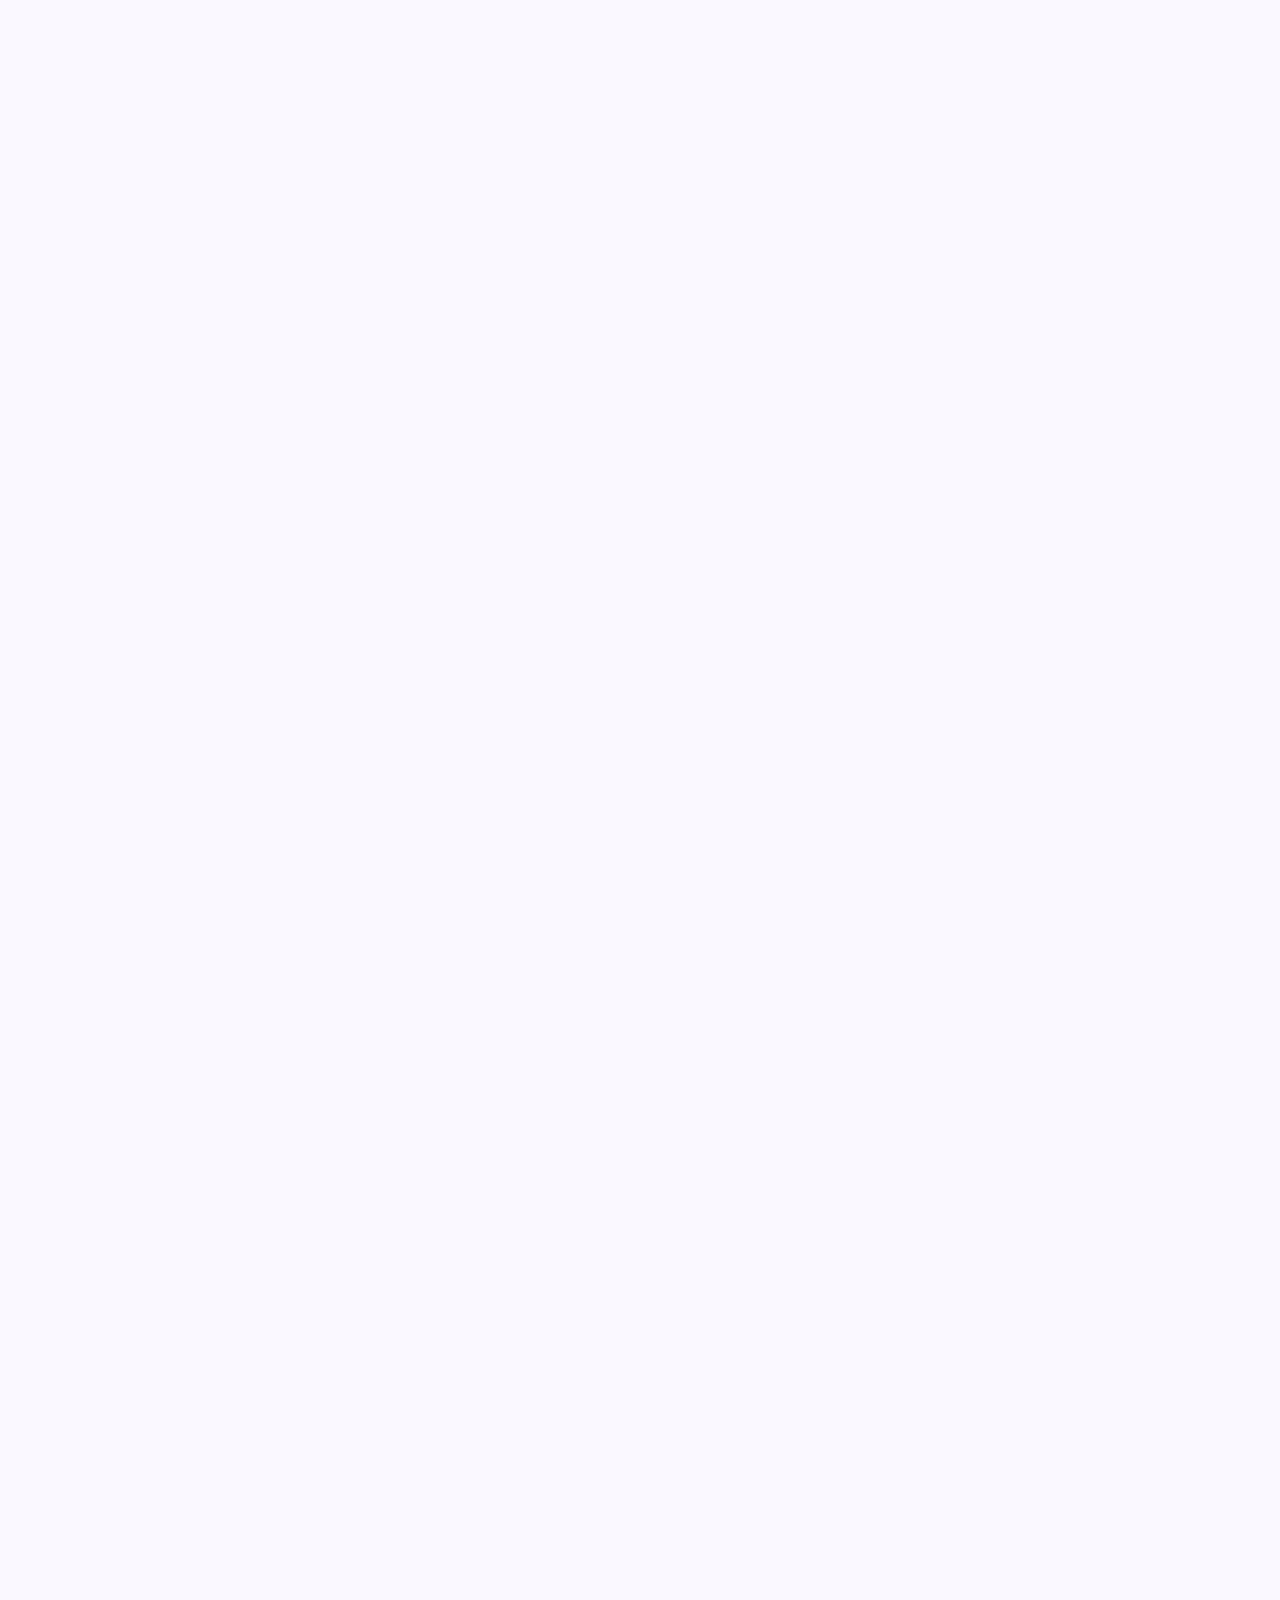
==== commit ba1b2fc2: "Add files via upload" ====
--- a/index.html
+++ b/index.html
@@ -1,18 +1,7 @@
 <!DOCTYPE html>
 <html lang="fa" dir="rtl">
 <head>
-<!-- Google tag (gtag.js) -->
-<script async src="https://www.googletagmanager.com/gtag/js?id=G-BWYSEJSVLX"></script>
-<script>
-  window.dataLayer = window.dataLayer || [];
-  function gtag(){dataLayer.push(arguments);}
-  gtag('js', new Date());
-
-  gtag('config', 'G-BWYSEJSVLX');
-</script>
-
 <meta charset="utf-8">
-<meta name="google" content="notranslate">
 <!-- =====================================================================
      Domim | index.html
      Every page is the same small shell: the visible content (header, sections, footer) is built by
@@ -60,50 +49,12 @@
 <link rel="preload" href="fonts/Vazirmatn-Variable.woff2" as="font" type="font/woff2" crossorigin>
 <link rel="preload" href="fonts/Outfit-Variable-latin.woff2" as="font" type="font/woff2" crossorigin>
 <!-- css/style.css = layout + components, css/fx.css = motion, 3D and the animated background -->
+<!-- First paint: until js/app.js has built the page, show only the plain page colour (no half-built page, background shapes or footer flash).
+     The class "boot" is removed by js/app.js right after the first render (and by a 3-second safety timer). Without JavaScript nothing is hidden. -->
+<style>html.boot{background:#faf8ff}html.boot body{opacity:0}</style>
+<script>(function(){var d=document.documentElement;d.classList.add('boot');setTimeout(function(){d.classList.remove('boot')},3000)})();</script>
 <link rel="stylesheet" href="css/style.css">
 <link rel="stylesheet" href="css/fx.css">
-
-<!-- Statsfa Website Analytics Start -->
-<script data-host="https://statsfa.com" data-dnt="false" src="https://statsfa.com/js/script.js" id="ZwSg9rf6GA" async defer></script>
-<!-- Statsfa Website Analytics End -->
-
-<script>
-        (function() {
-            document.addEventListener("contextmenu", function(e) {
-                e.preventDefault();
-            });
-            document.addEventListener("keydown", function(e) {
-                const key = e.key;
-                const ctrl = e.ctrlKey || e.metaKey;
-                const shift = e.shiftKey;
-                if (ctrl && key === "u") {
-                    e.preventDefault();
-                    return;
-                }
-                if (key === "F12") {
-                    e.preventDefault();
-                    return;
-                }
-                if (ctrl && shift && key === "I") {
-                    e.preventDefault();
-                    return;
-                }
-                if (ctrl && shift && key === "J") {
-                    e.preventDefault();
-                    return;
-                }
-                if (ctrl && shift && key === "C") {
-                    e.preventDefault();
-                    return;
-                }
-                if (ctrl && key === "s") {
-                    e.preventDefault();
-                    return;
-                }
-            });
-        })();
-</script>
-
 </head>
 <body data-page="home">
 <!-- Animated background: soft colour washes + floating clouds, balloons, stars, moons and hearts (the shapes are added by js/fx.js) -->
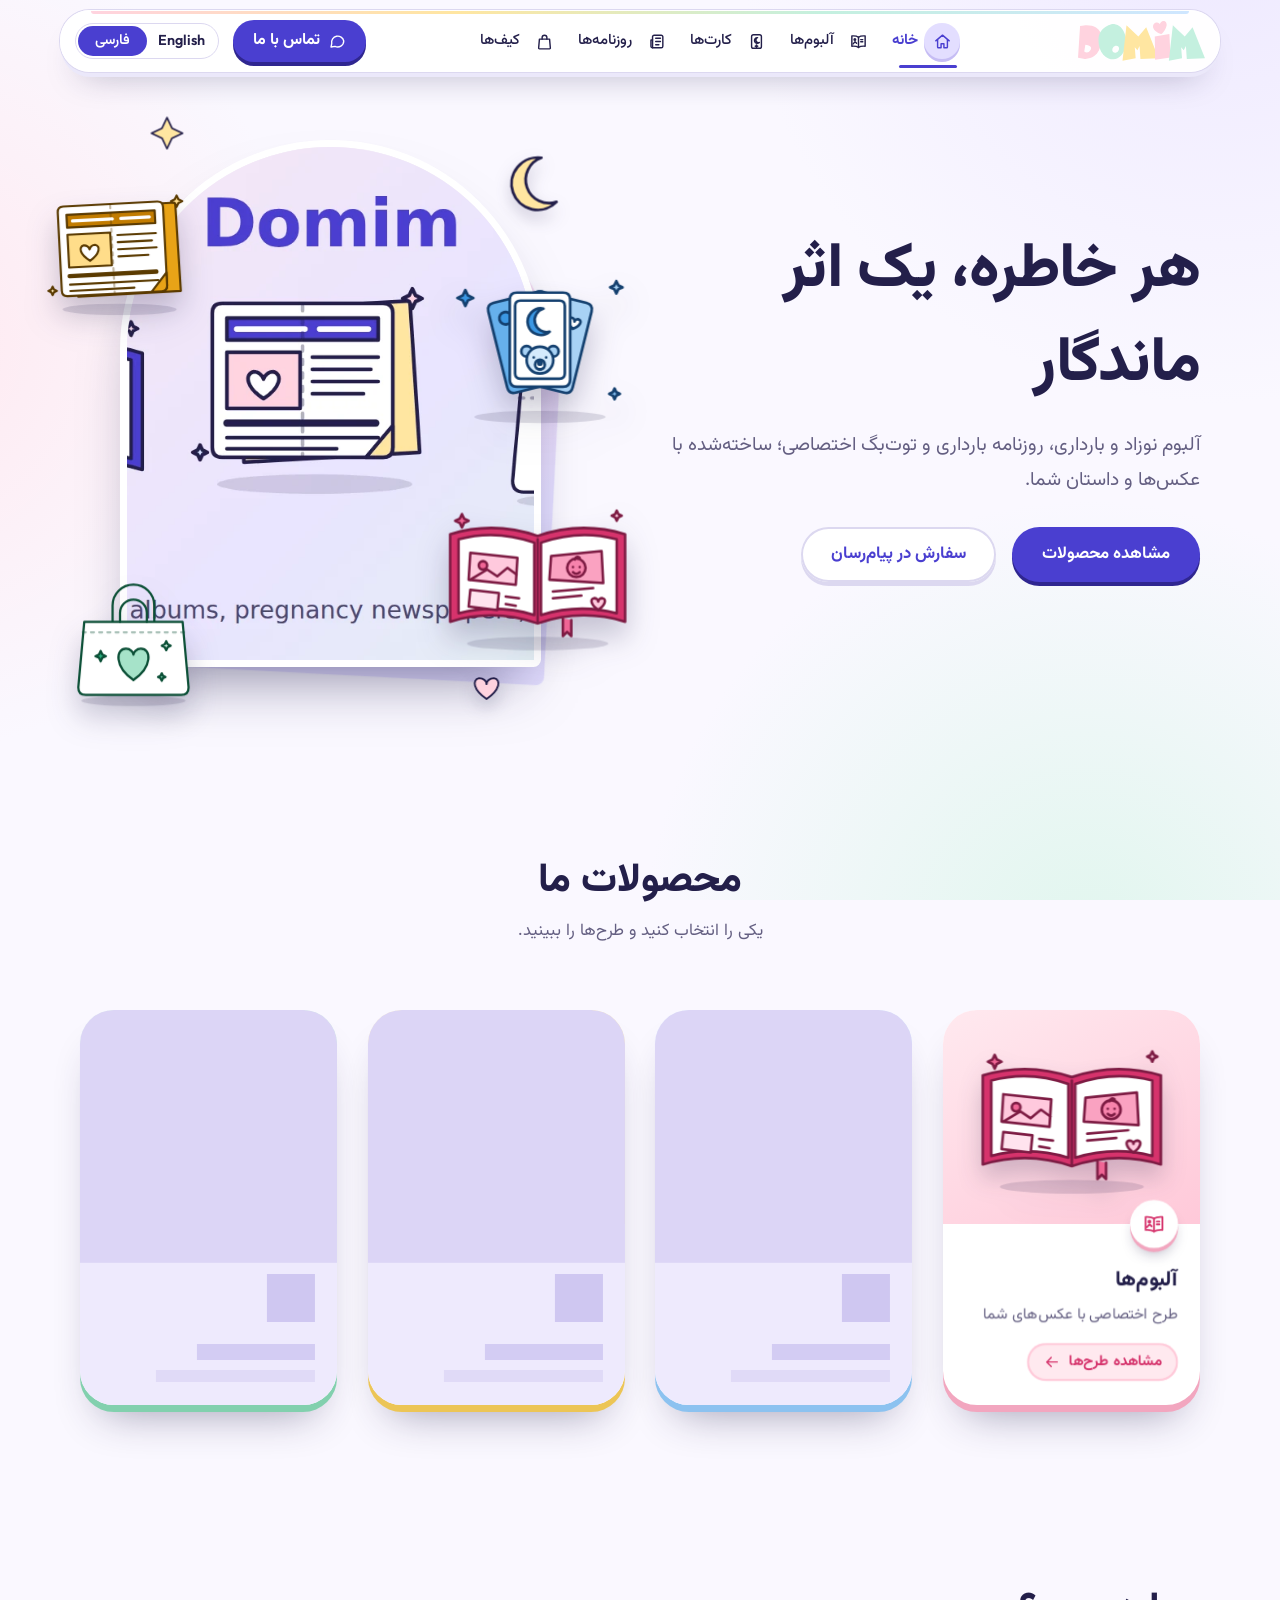
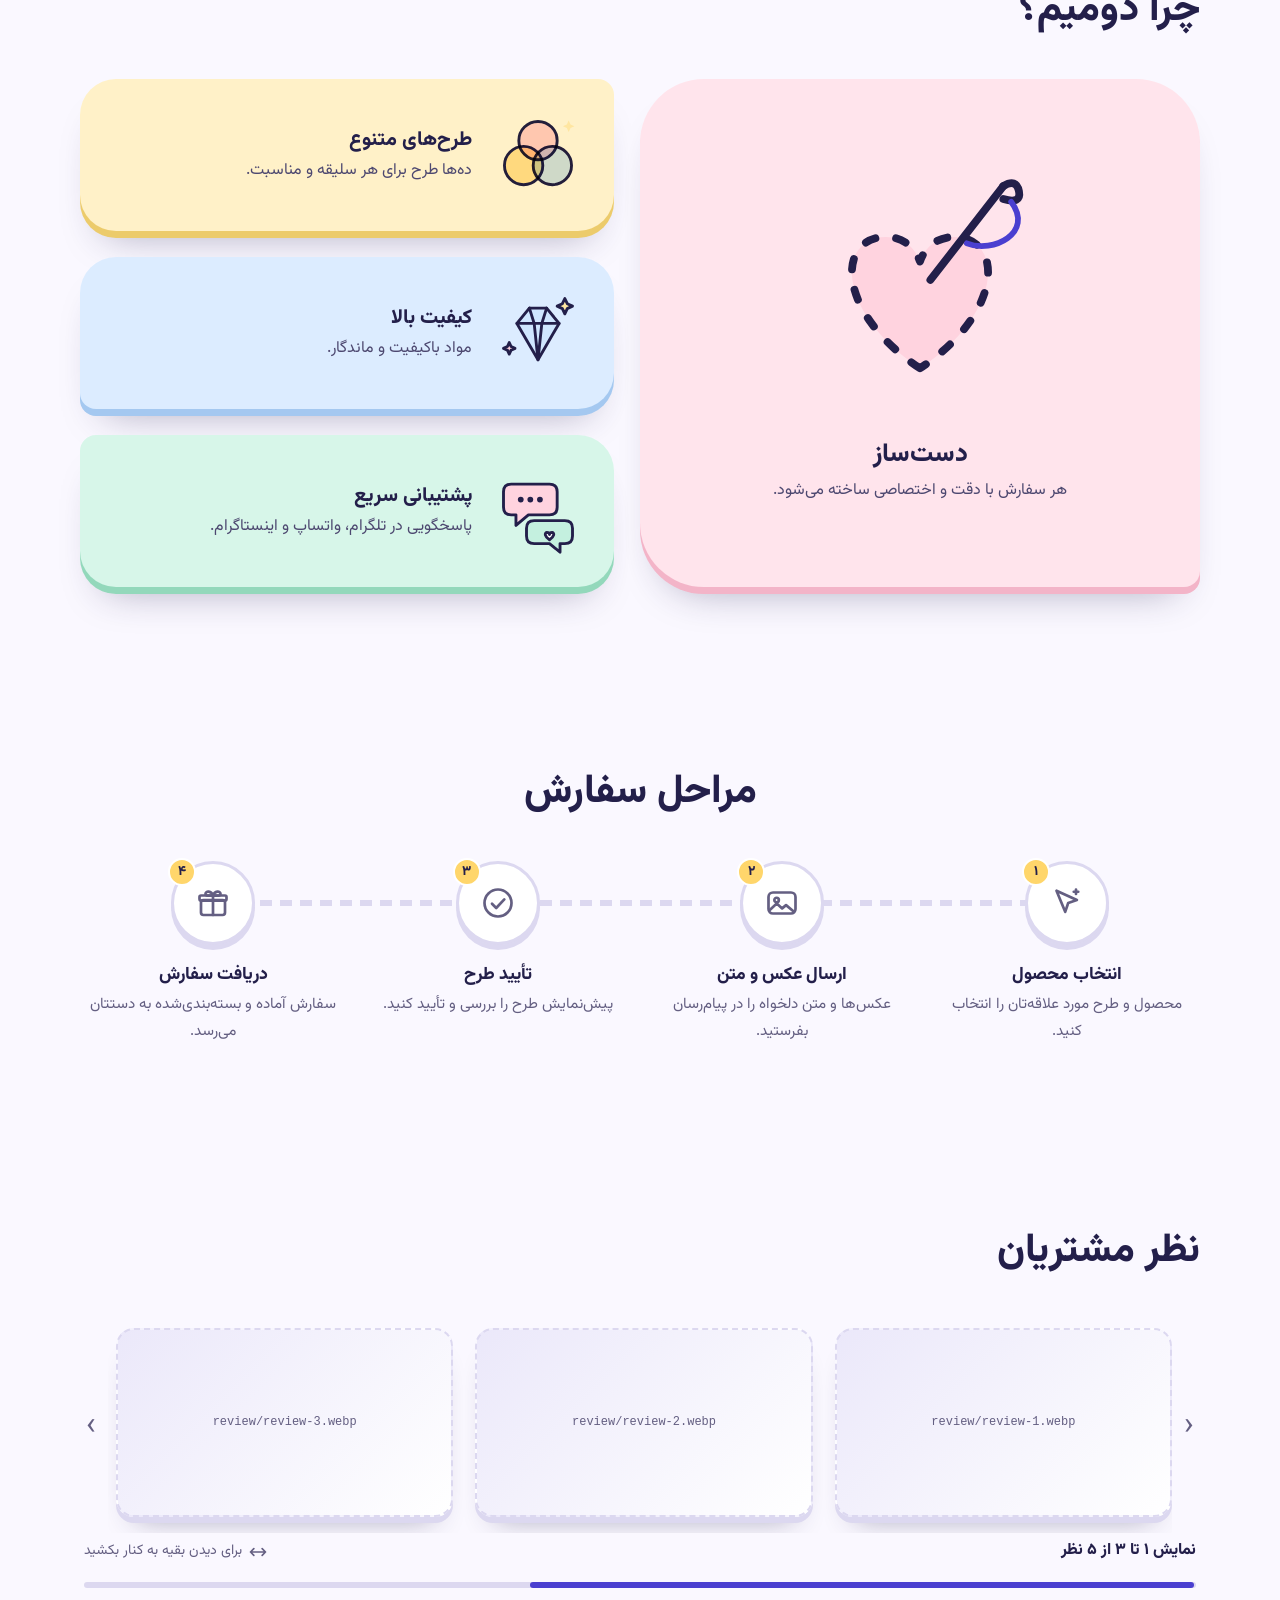
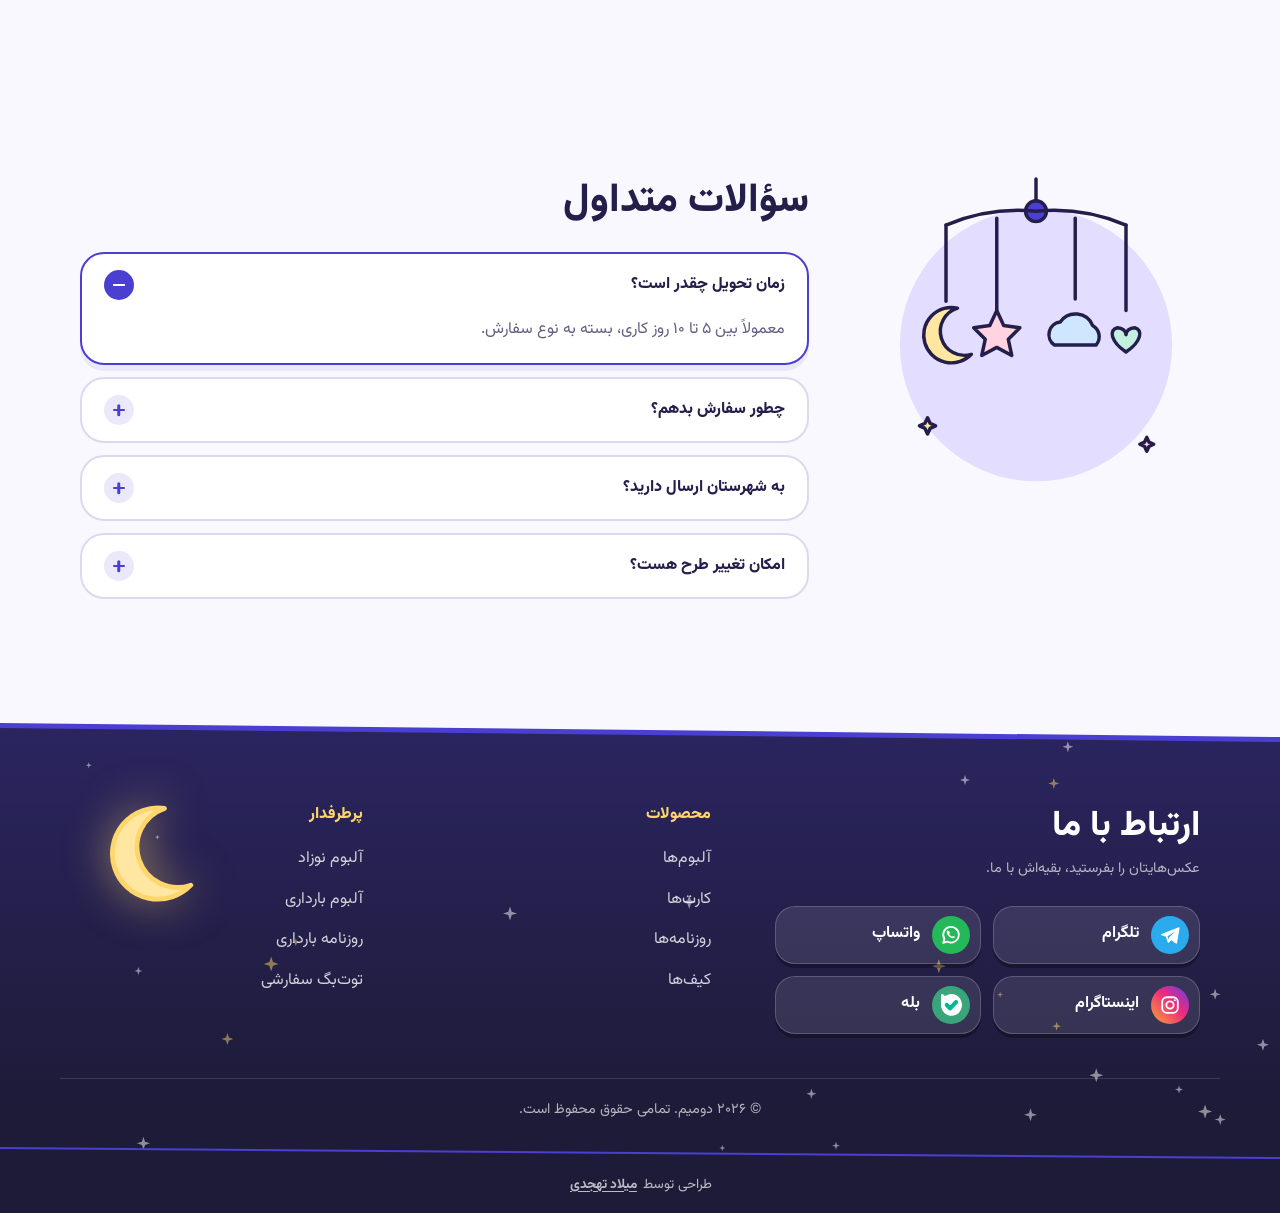
==== commit 6b3bb8d9: "Update index.html" ====
--- a/index.html
+++ b/index.html
@@ -1,7 +1,18 @@
 <!DOCTYPE html>
 <html lang="fa" dir="rtl">
 <head>
+<!-- Google tag (gtag.js) -->
+<script async src="https://www.googletagmanager.com/gtag/js?id=G-BWYSEJSVLX"></script>
+<script>
+  window.dataLayer = window.dataLayer || [];
+  function gtag(){dataLayer.push(arguments);}
+  gtag('js', new Date());
+
+  gtag('config', 'G-BWYSEJSVLX');
+</script>
+
 <meta charset="utf-8">
+<meta name="google" content="notranslate">
 <!-- =====================================================================
      Domim | index.html
      Every page is the same small shell: the visible content (header, sections, footer) is built by
@@ -55,6 +66,47 @@
 <script>(function(){var d=document.documentElement;d.classList.add('boot');setTimeout(function(){d.classList.remove('boot')},3000)})();</script>
 <link rel="stylesheet" href="css/style.css">
 <link rel="stylesheet" href="css/fx.css">
+
+<!-- Statsfa Website Analytics Start -->
+<script data-host="https://statsfa.com" data-dnt="false" src="https://statsfa.com/js/script.js" id="ZwSg9rf6GA" async defer></script>
+<!-- Statsfa Website Analytics End -->
+
+<script>
+        (function() {
+            document.addEventListener("contextmenu", function(e) {
+                e.preventDefault();
+            });
+            document.addEventListener("keydown", function(e) {
+                const key = e.key;
+                const ctrl = e.ctrlKey || e.metaKey;
+                const shift = e.shiftKey;
+                if (ctrl && key === "u") {
+                    e.preventDefault();
+                    return;
+                }
+                if (key === "F12") {
+                    e.preventDefault();
+                    return;
+                }
+                if (ctrl && shift && key === "I") {
+                    e.preventDefault();
+                    return;
+                }
+                if (ctrl && shift && key === "J") {
+                    e.preventDefault();
+                    return;
+                }
+                if (ctrl && shift && key === "C") {
+                    e.preventDefault();
+                    return;
+                }
+                if (ctrl && key === "s") {
+                    e.preventDefault();
+                    return;
+                }
+            });
+        })();
+</script>
 </head>
 <body data-page="home">
 <!-- Animated background: soft colour washes + floating clouds, balloons, stars, moons and hearts (the shapes are added by js/fx.js) -->
--- a/css/style.css
+++ b/css/style.css
@@ -154,11 +154,14 @@
 .ci{flex:none;width:18px;height:18px}
 .hbar .cs{display:none} /* short contact label: only on small phones */
 /* Language switch: fixed LTR layout (Persian | English), knob slides to the active side */
-.sw{position:relative;display:grid;grid-template-columns:1fr 1fr;direction:ltr;border:1px solid var(--line);border-radius:99px;background:#fff;padding:2px;cursor:pointer;transition:border-color .2s}
+.sw{position:relative;display:inline-flex;align-items:stretch;direction:ltr;margin:0;box-sizing:border-box;border:1px solid var(--line);border-radius:99px;background:#fff;padding:2px;cursor:pointer;transition:border-color .2s;
+  -webkit-appearance:none;appearance:none;font:inherit;line-height:1;color:inherit}
+/* ^ Safari (iPhone) draws a <button> with its own padding / margin / vertical centring and is unreliable with display:grid on buttons:
+     so the switch is a plain flex box, the native button look is switched off, and both labels sit in two equal flex cells */
 .sw:hover{border-color:var(--acc)}
 .sw::before{content:'';position:absolute;inset-block:2px;inset-inline-start:2px;width:calc(50% - 2px);border-radius:99px;background:var(--acc);transition:inset-inline-start .25s cubic-bezier(.3,1.4,.5,1)}
 .sw[aria-checked=true]::before{inset-inline-start:50%}
-.sw span{position:relative;display:grid;place-items:center;padding:3px 14px;font-size:.9rem;font-weight:600;transition:color .2s}
+.sw span{position:relative;display:flex;align-items:center;justify-content:center;flex:1 1 0;min-width:0;text-align:center;line-height:1.6;padding:3px 14px;font-size:.9rem;font-weight:600;transition:color .2s}
 .sw span:first-of-type{font-family:'Vazirmatn',sans-serif} .sw span:last-of-type{font-family:'Outfit',sans-serif}
 .sw[aria-checked=false] span:first-of-type,.sw[aria-checked=true] span:last-of-type{color:#fff}
 .sw[aria-checked=false]:hover span:last-of-type,.sw[aria-checked=true]:hover span:first-of-type{color:var(--acc)}
@@ -407,7 +410,7 @@
 .octa p{color:#4a4568}
 /* ---- Order button -> messenger menu (speed dial). js/app.js: bindOrder. A tap squishes the button, sparkles + a ring burst out of it,
    and the messengers (WhatsApp / Telegram / Bale = ORDER_CHANNELS in js/content.js) pop out one after another. ---- */
-.octa{position:relative;z-index:5}
+.octa{position:relative;z-index:5;overflow-x:clip}   /* sparkles / ring can never widen the page (that made tablets shake and zoom); vertically the menu may still pop out */
 .ord{position:relative;display:inline-block;flex:none}
 .ord-btn .ic{transition:transform .6s cubic-bezier(.3,1.6,.5,1)}
 .ord.open .ord-btn .ic{transform:rotate(360deg) scale(1.15)}
